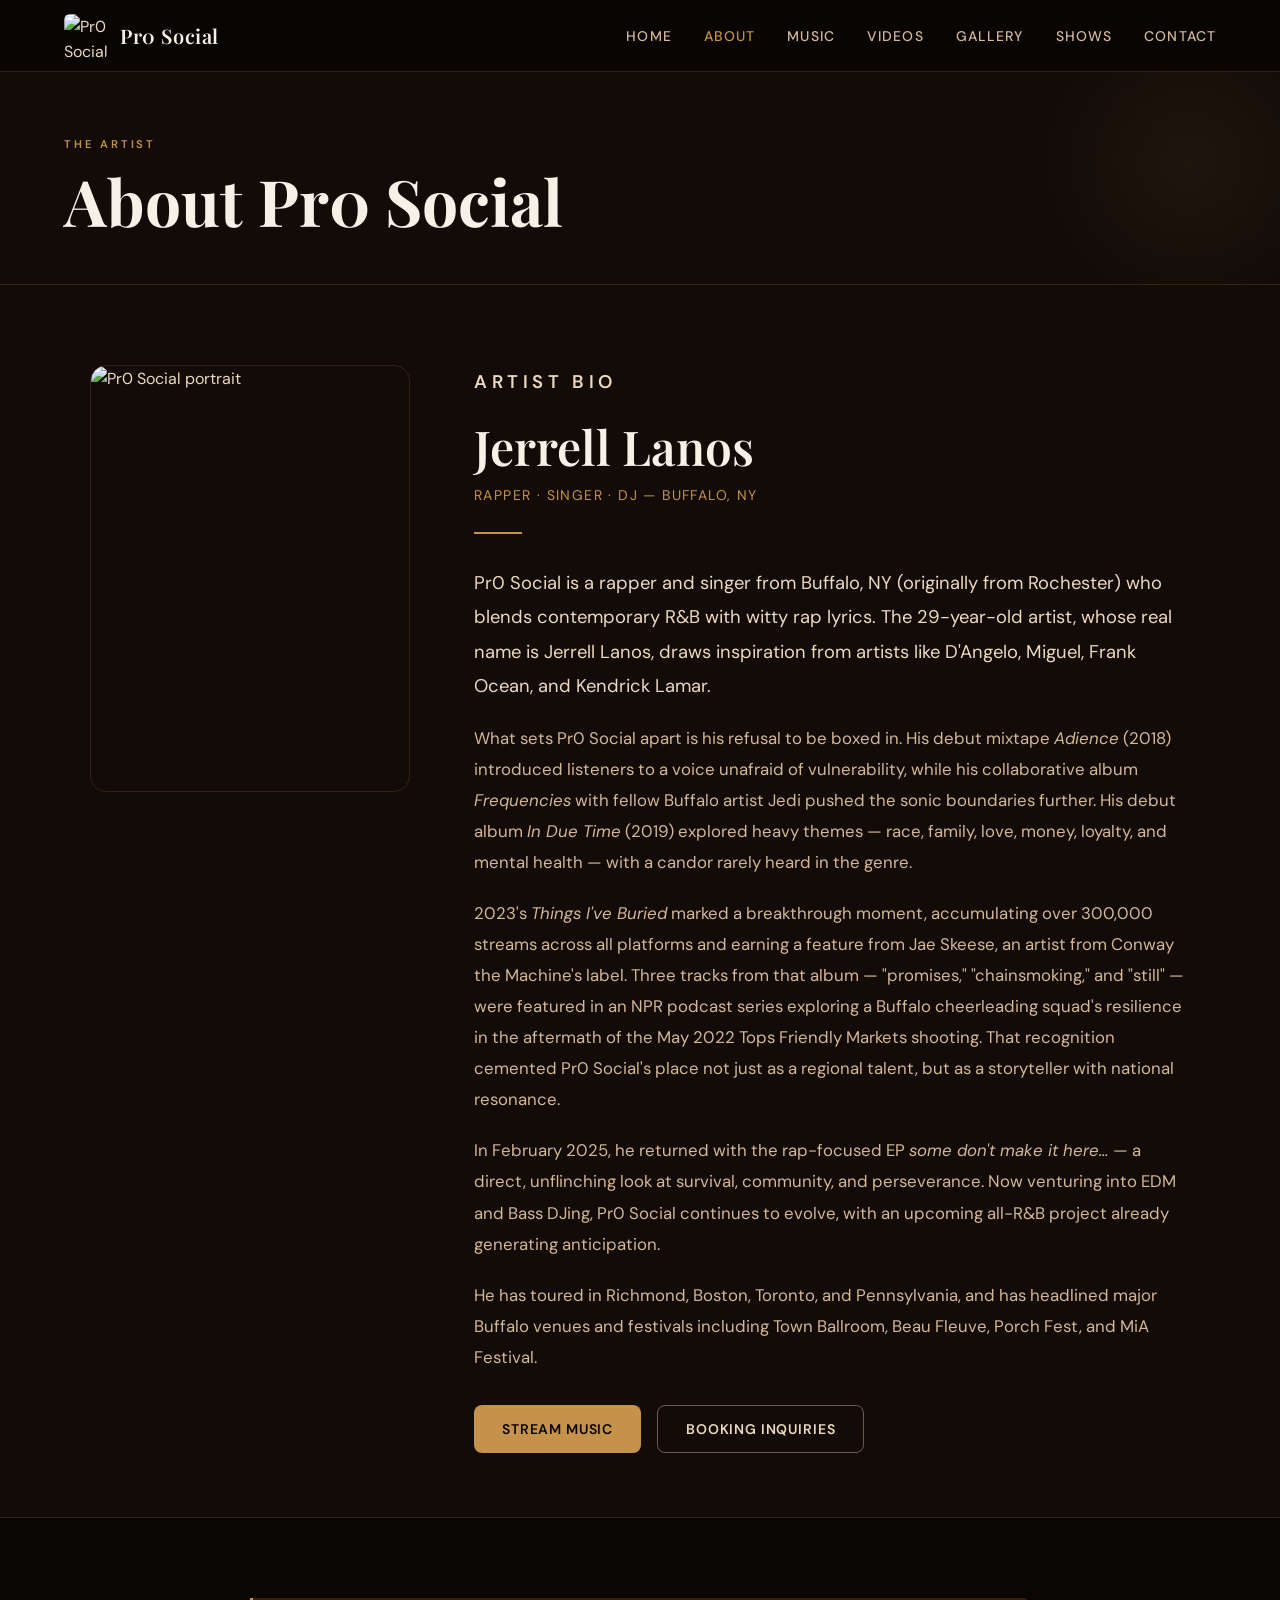
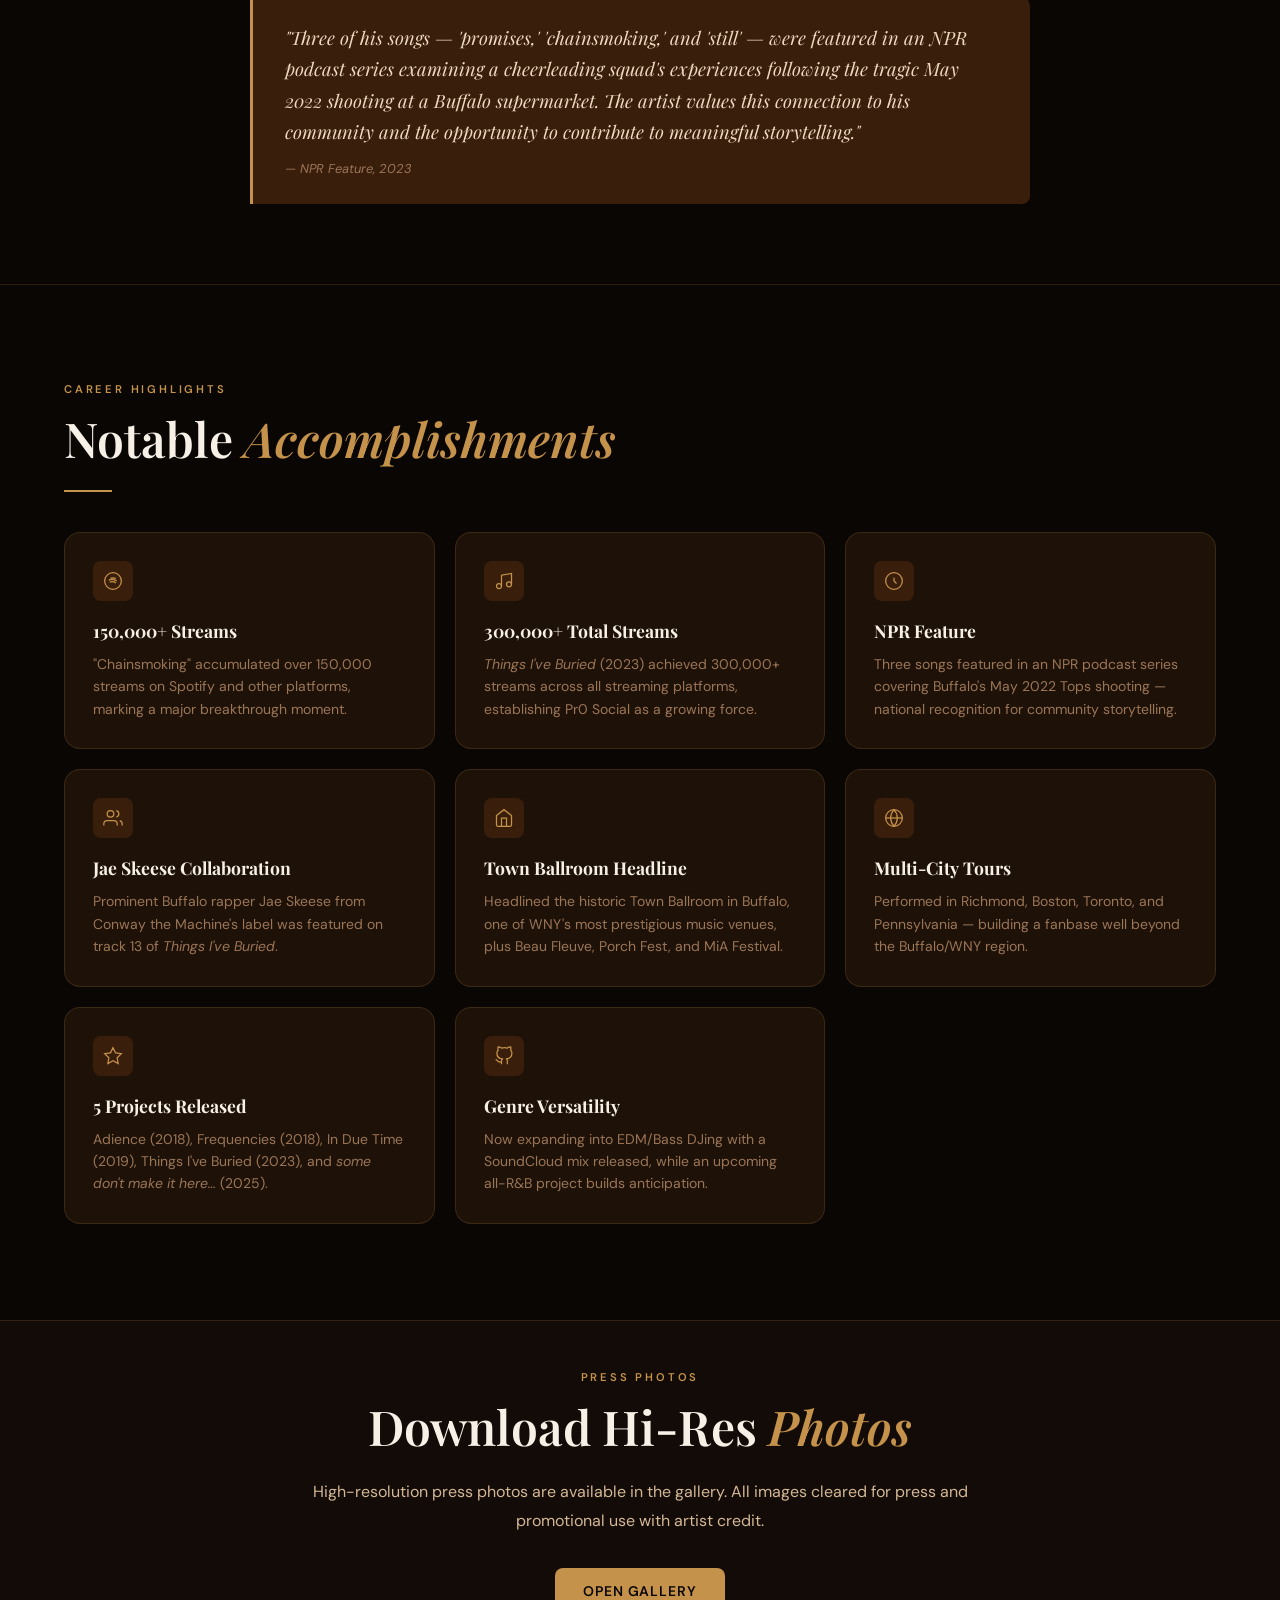
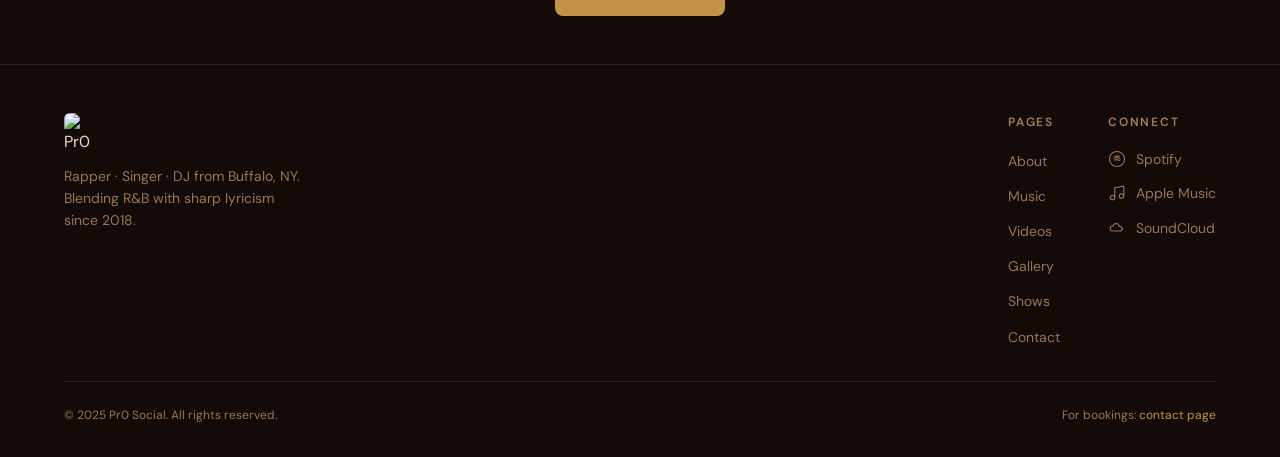
==== about.html @ 8fca99c9 "Initial release: Pr0 Social EPK website 7-page static site with hero slideshow, gallery, video embed" ====
<!DOCTYPE html>
<html lang="en">
<head>
  <meta charset="UTF-8" />
  <meta name="viewport" content="width=device-width, initial-scale=1.0" />
  <title>About | Pr0 Social EPK</title>
  <meta name="description" content="The story of Pr0 Social — Jerrell Lanos, rapper, singer, and DJ from Buffalo, NY." />
  <link rel="stylesheet" href="css/style.css" />
  <link rel="icon" type="image/jpeg" href="https://drive.google.com/thumbnail?id=1aazWa6XKJQuO0xi4nvSaUj7w5D6fAFfH&sz=w64" />
</head>
<body>

<nav class="nav" aria-label="Main navigation">
  <a href="index.html" class="nav-logo" aria-label="Pr0 Social Home">
    <img src="https://drive.google.com/thumbnail?id=1aazWa6XKJQuO0xi4nvSaUj7w5D6fAFfH&sz=w200" alt="Pr0 Social Logo" />
    <span>Pr0 Social</span>
  </a>
  <button class="nav-hamburger" aria-label="Toggle navigation" aria-expanded="false">
    <span></span><span></span><span></span>
  </button>
  <ul class="nav-links" role="list">
    <li><a href="index.html">Home</a></li>
    <li><a href="about.html">About</a></li>
    <li><a href="music.html">Music</a></li>
    <li><a href="videos.html">Videos</a></li>
    <li><a href="gallery.html">Gallery</a></li>
    <li><a href="shows.html">Shows</a></li>
    <li><a href="contact.html">Contact</a></li>
  </ul>
</nav>

<main class="page-content">

  <!-- PAGE HERO -->
  <div class="page-hero">
    <div class="page-hero-inner">
      <p class="section-label">The Artist</p>
      <h1 class="page-hero-title">About Pr0 Social</h1>
    </div>
  </div>

  <!-- BIO -->
  <section class="section about-hero">
    <div class="about-hero-grid">
      <div class="about-portrait fade-in">
        <img src="https://drive.google.com/thumbnail?id=14PFYOBZBYQqjr8d26InfqjTfKJ4wm0J1&sz=w800" alt="Pr0 Social portrait" />
      </div>
      <div class="about-bio-text fade-in">
        <p class="section-label">Artist Bio</p>
        <h2 class="section-title" style="margin-bottom:0.5rem;">Jerrell Lanos</h2>
        <p style="font-size:0.875rem; color:var(--gold); letter-spacing:0.1em; text-transform:uppercase; margin-bottom:1.5rem;">Rapper · Singer · DJ — Buffalo, NY</p>
        <div class="divider"></div>

        <div class="about-bio-text">
          <p>
            Pr0 Social is a rapper and singer from Buffalo, NY (originally from Rochester) who blends contemporary R&B with witty rap lyrics. The 29-year-old artist, whose real name is Jerrell Lanos, draws inspiration from artists like D'Angelo, Miguel, Frank Ocean, and Kendrick Lamar.
          </p>
          <p>
            What sets Pr0 Social apart is his refusal to be boxed in. His debut mixtape <em>Adience</em> (2018) introduced listeners to a voice unafraid of vulnerability, while his collaborative album <em>Frequencies</em> with fellow Buffalo artist Jedi pushed the sonic boundaries further. His debut album <em>In Due Time</em> (2019) explored heavy themes — race, family, love, money, loyalty, and mental health — with a candor rarely heard in the genre.
          </p>
          <p>
            2023's <em>Things I've Buried</em> marked a breakthrough moment, accumulating over 300,000 streams across all platforms and earning a feature from Jae Skeese, an artist from Conway the Machine's label. Three tracks from that album — "promises," "chainsmoking," and "still" — were featured in an NPR podcast series exploring a Buffalo cheerleading squad's resilience in the aftermath of the May 2022 Tops Friendly Markets shooting. That recognition cemented Pr0 Social's place not just as a regional talent, but as a storyteller with national resonance.
          </p>
          <p>
            In February 2025, he returned with the rap-focused EP <em>some don't make it here…</em> — a direct, unflinching look at survival, community, and perseverance. Now venturing into EDM and Bass DJing, Pr0 Social continues to evolve, with an upcoming all-R&B project already generating anticipation.
          </p>
          <p>
            He has toured in Richmond, Boston, Toronto, and Pennsylvania, and has headlined major Buffalo venues and festivals including Town Ballroom, Beau Fleuve, Porch Fest, and MiA Festival.
          </p>
        </div>

        <div style="display:flex; gap:1rem; flex-wrap:wrap; margin-top:2rem;">
          <a href="music.html" class="btn btn-primary">Stream Music</a>
          <a href="contact.html" class="btn btn-outline">Booking Inquiries</a>
        </div>
      </div>
    </div>
  </section>

  <!-- NPR QUOTE -->
  <section class="section" style="background: var(--bg-deep); padding-top: 3rem; padding-bottom: 3rem;">
    <div class="section-inner" style="max-width: 780px;">
      <div class="press-quote fade-in">
        <blockquote>
          "Three of his songs — 'promises,' 'chainsmoking,' and 'still' — were featured in an NPR podcast series examining a cheerleading squad's experiences following the tragic May 2022 shooting at a Buffalo supermarket. The artist values this connection to his community and the opportunity to contribute to meaningful storytelling."
        </blockquote>
        <cite>— NPR Feature, 2023</cite>
      </div>
    </div>
  </section>

  <!-- ACCOMPLISHMENTS -->
  <section class="section accomplishments" style="border-top: 1px solid var(--border);">
    <div class="section-inner">
      <p class="section-label fade-in">Career Highlights</p>
      <h2 class="section-title fade-in">Notable <em>Accomplishments</em></h2>
      <div class="divider fade-in"></div>
      <div class="accomplishment-list">

        <div class="accomplishment-card fade-in">
          <div class="icon" aria-hidden="true">
            <svg width="20" height="20" viewBox="0 0 24 24" fill="none" stroke="currentColor" stroke-width="1.5"><circle cx="12" cy="12" r="10"/><path d="M8 13.5c2.5-1 5.5-.5 7.5 1M7 11c3-1.5 7-1 9.5 1M9 8.5c2-.5 4.5-.5 6.5 0.5"/></svg>
          </div>
          <h3>150,000+ Streams</h3>
          <p>"Chainsmoking" accumulated over 150,000 streams on Spotify and other platforms, marking a major breakthrough moment.</p>
        </div>

        <div class="accomplishment-card fade-in">
          <div class="icon" aria-hidden="true">
            <svg width="20" height="20" viewBox="0 0 24 24" fill="none" stroke="currentColor" stroke-width="1.5"><path d="M9 18V5l12-2v13"/><circle cx="6" cy="18" r="3"/><circle cx="18" cy="16" r="3"/></svg>
          </div>
          <h3>300,000+ Total Streams</h3>
          <p><em>Things I've Buried</em> (2023) achieved 300,000+ streams across all streaming platforms, establishing Pr0 Social as a growing force.</p>
        </div>

        <div class="accomplishment-card fade-in">
          <div class="icon" aria-hidden="true">
            <svg width="20" height="20" viewBox="0 0 24 24" fill="none" stroke="currentColor" stroke-width="1.5"><path d="M12 2a10 10 0 1 0 0 20A10 10 0 0 0 12 2z"/><path d="M12 8v4l3 3"/></svg>
          </div>
          <h3>NPR Feature</h3>
          <p>Three songs featured in an NPR podcast series covering Buffalo's May 2022 Tops shooting — national recognition for community storytelling.</p>
        </div>

        <div class="accomplishment-card fade-in">
          <div class="icon" aria-hidden="true">
            <svg width="20" height="20" viewBox="0 0 24 24" fill="none" stroke="currentColor" stroke-width="1.5"><path d="M17 21v-2a4 4 0 0 0-4-4H5a4 4 0 0 0-4 4v2"/><circle cx="9" cy="7" r="4"/><path d="M23 21v-2a4 4 0 0 0-3-3.87"/><path d="M16 3.13a4 4 0 0 1 0 7.75"/></svg>
          </div>
          <h3>Jae Skeese Collaboration</h3>
          <p>Prominent Buffalo rapper Jae Skeese from Conway the Machine's label was featured on track 13 of <em>Things I've Buried</em>.</p>
        </div>

        <div class="accomplishment-card fade-in">
          <div class="icon" aria-hidden="true">
            <svg width="20" height="20" viewBox="0 0 24 24" fill="none" stroke="currentColor" stroke-width="1.5"><path d="M3 9l9-7 9 7v11a2 2 0 0 1-2 2H5a2 2 0 0 1-2-2z"/><polyline points="9,22 9,12 15,12 15,22"/></svg>
          </div>
          <h3>Town Ballroom Headline</h3>
          <p>Headlined the historic Town Ballroom in Buffalo, one of WNY's most prestigious music venues, plus Beau Fleuve, Porch Fest, and MiA Festival.</p>
        </div>

        <div class="accomplishment-card fade-in">
          <div class="icon" aria-hidden="true">
            <svg width="20" height="20" viewBox="0 0 24 24" fill="none" stroke="currentColor" stroke-width="1.5"><circle cx="12" cy="12" r="10"/><line x1="2" y1="12" x2="22" y2="12"/><path d="M12 2a15.3 15.3 0 0 1 4 10 15.3 15.3 0 0 1-4 10 15.3 15.3 0 0 1-4-10 15.3 15.3 0 0 1 4-10z"/></svg>
          </div>
          <h3>Multi-City Tours</h3>
          <p>Performed in Richmond, Boston, Toronto, and Pennsylvania — building a fanbase well beyond the Buffalo/WNY region.</p>
        </div>

        <div class="accomplishment-card fade-in">
          <div class="icon" aria-hidden="true">
            <svg width="20" height="20" viewBox="0 0 24 24" fill="none" stroke="currentColor" stroke-width="1.5"><polygon points="12,2 15.09,8.26 22,9.27 17,14.14 18.18,21.02 12,17.77 5.82,21.02 7,14.14 2,9.27 8.91,8.26"/></svg>
          </div>
          <h3>5 Projects Released</h3>
          <p>Adience (2018), Frequencies (2018), In Due Time (2019), Things I've Buried (2023), and <em>some don't make it here…</em> (2025).</p>
        </div>

        <div class="accomplishment-card fade-in">
          <div class="icon" aria-hidden="true">
            <svg width="20" height="20" viewBox="0 0 24 24" fill="none" stroke="currentColor" stroke-width="1.5"><path d="M9 19c-5 1.5-5-2.5-7-3m14 6v-3.87a3.37 3.37 0 0 0-.94-2.61c3.14-.35 6.44-1.54 6.44-7A5.44 5.44 0 0 0 20 4.77 5.07 5.07 0 0 0 19.91 1S18.73.65 16 2.48a13.38 13.38 0 0 0-7 0C6.27.65 5.09 1 5.09 1A5.07 5.07 0 0 0 5 4.77a5.44 5.44 0 0 0-1.5 3.78c0 5.42 3.3 6.61 6.44 7A3.37 3.37 0 0 0 9 18.13V22"/></svg>
          </div>
          <h3>Genre Versatility</h3>
          <p>Now expanding into EDM/Bass DJing with a SoundCloud mix released, while an upcoming all-R&B project builds anticipation.</p>
        </div>

      </div>
    </div>
  </section>

  <!-- GALLERY TEASE -->
  <section class="section" style="background: var(--bg-dark); border-top: 1px solid var(--border); padding:3rem 5%;">
    <div class="section-inner text-center" style="max-width:700px;">
      <p class="section-label fade-in">Press Photos</p>
      <h2 class="section-title fade-in">Download Hi-Res <em>Photos</em></h2>
      <p class="section-body fade-in" style="margin: 0 auto 2rem;">High-resolution press photos are available in the gallery. All images cleared for press and promotional use with artist credit.</p>
      <a href="gallery.html" class="btn btn-primary fade-in">Open Gallery</a>
    </div>
  </section>

</main>

<footer class="footer">
  <div class="footer-inner">
    <div class="footer-brand">
      <img src="https://drive.google.com/thumbnail?id=1aazWa6XKJQuO0xi4nvSaUj7w5D6fAFfH&sz=w200" alt="Pr0 Social Logo" />
      <p>Rapper · Singer · DJ from Buffalo, NY. Blending R&B with sharp lyricism since 2018.</p>
    </div>
    <div class="footer-links">
      <h4>Pages</h4>
      <ul>
        <li><a href="about.html">About</a></li>
        <li><a href="music.html">Music</a></li>
        <li><a href="videos.html">Videos</a></li>
        <li><a href="gallery.html">Gallery</a></li>
        <li><a href="shows.html">Shows</a></li>
        <li><a href="contact.html">Contact</a></li>
      </ul>
    </div>
    <div class="footer-social">
      <h4>Connect</h4>
      <a href="music.html" class="social-link">
        <svg viewBox="0 0 24 24" fill="none" stroke="currentColor" stroke-width="1.5" aria-hidden="true"><circle cx="12" cy="12" r="10"/><path d="M8 13.5c2.5-1 5.5-.5 7.5 1M7 11c3-1.5 7-1 9.5 1M9 8.5c2-.5 4.5-.5 6.5 0.5"/></svg>
        Spotify
      </a>
      <a href="music.html" class="social-link">
        <svg viewBox="0 0 24 24" fill="none" stroke="currentColor" stroke-width="1.5" aria-hidden="true"><path d="M9 18V5l12-2v13"/><circle cx="6" cy="18" r="3"/><circle cx="18" cy="16" r="3"/></svg>
        Apple Music
      </a>
      <a href="music.html" class="social-link">
        <svg viewBox="0 0 24 24" fill="none" stroke="currentColor" stroke-width="1.5" aria-hidden="true"><path d="M3 12.5C3 10.6 4.6 9 6.5 9c.2 0 .4 0 .6.1C7.5 7.3 9.1 6 11 6c2.2 0 4 1.8 4 4h1c1.7 0 3 1.3 3 3s-1.3 3-3 3H5.5C4.1 16 3 14.9 3 13.5Z"/></svg>
        SoundCloud
      </a>
    </div>
  </div>
  <div class="footer-bottom">
    <span>&copy; 2025 Pr0 Social. All rights reserved.</span>
    <span>For bookings: <a href="contact.html" style="color: var(--gold);">contact page</a></span>
  </div>
</footer>

<script src="js/main.js"></script>
</body>
</html>
---- css/style.css ----
/* === FONTS === */
@import url('https://fonts.googleapis.com/css2?family=Playfair+Display:ital,wght@0,400;0,600;0,700;1,400&family=DM+Sans:wght@300;400;500;600&display=swap');

/* === TOKENS === */
:root {
  --bg-deep:     #090604;
  --bg-dark:     #120B07;
  --bg-card:     #1E1208;
  --brown-1:     #3A1E0C;
  --brown-2:     #6B3B1E;
  --brown-3:     #9A6040;
  --gold:        #C4924A;
  --gold-light:  #D9AE6E;
  --beige-muted: #A87D5A;
  --beige-light: #D4B896;
  --beige-bright:#EDD9C0;
  --cream:       #F7F0E6;
  --text-primary:#EDD9C0;
  --text-secondary:#9B7557;
  --border:      rgba(196, 146, 74, 0.18);
  --border-hover:rgba(196, 146, 74, 0.45);
  --radius:      8px;
  --radius-lg:   16px;
  --nav-height:  72px;
  --transition:  0.3s ease;
}

/* === RESET === */
*, *::before, *::after { box-sizing: border-box; margin: 0; padding: 0; }
html { scroll-behavior: smooth; }
body {
  font-family: 'DM Sans', sans-serif;
  background: var(--bg-deep);
  color: var(--text-primary);
  line-height: 1.6;
  font-size: 16px;
  overflow-x: hidden;
}
img { display: block; max-width: 100%; }
a { color: inherit; text-decoration: none; }
button { cursor: pointer; border: none; background: none; font-family: inherit; }

/* === SCROLLBAR === */
::-webkit-scrollbar { width: 6px; }
::-webkit-scrollbar-track { background: var(--bg-dark); }
::-webkit-scrollbar-thumb { background: var(--brown-2); border-radius: 3px; }

/* === NAVIGATION === */
.nav {
  position: fixed;
  top: 0; left: 0; right: 0;
  z-index: 1000;
  height: var(--nav-height);
  display: flex;
  align-items: center;
  justify-content: space-between;
  padding: 0 5%;
  background: rgba(9, 6, 4, 0.85);
  backdrop-filter: blur(16px);
  -webkit-backdrop-filter: blur(16px);
  border-bottom: 1px solid var(--border);
  transition: background var(--transition);
}
.nav.scrolled { background: rgba(9, 6, 4, 0.97); }
.nav-logo {
  display: flex;
  align-items: center;
  gap: 12px;
}
.nav-logo img {
  height: 44px;
  width: 44px;
  object-fit: contain;
  border-radius: 6px;
}
.nav-logo span {
  font-family: 'Playfair Display', serif;
  font-size: 1.25rem;
  font-weight: 600;
  color: var(--cream);
  letter-spacing: 0.03em;
}
.nav-links {
  display: flex;
  align-items: center;
  gap: 2rem;
  list-style: none;
}
.nav-links a {
  font-size: 0.875rem;
  font-weight: 500;
  letter-spacing: 0.08em;
  text-transform: uppercase;
  color: var(--beige-light);
  transition: color var(--transition);
}
.nav-links a:hover,
.nav-links a.active { color: var(--gold); }
.nav-hamburger {
  display: none;
  flex-direction: column;
  gap: 5px;
  padding: 8px;
}
.nav-hamburger span {
  display: block;
  width: 24px;
  height: 2px;
  background: var(--beige-light);
  border-radius: 2px;
  transition: all var(--transition);
}
.nav-hamburger.open span:nth-child(1) { transform: translateY(7px) rotate(45deg); }
.nav-hamburger.open span:nth-child(2) { opacity: 0; }
.nav-hamburger.open span:nth-child(3) { transform: translateY(-7px) rotate(-45deg); }

/* Mobile Nav */
@media (max-width: 768px) {
  .nav-hamburger { display: flex; }
  .nav-links {
    position: fixed;
    top: var(--nav-height);
    left: 0; right: 0;
    background: rgba(9, 6, 4, 0.98);
    backdrop-filter: blur(16px);
    flex-direction: column;
    padding: 2rem 5%;
    gap: 1.5rem;
    transform: translateY(-110%);
    transition: transform 0.35s cubic-bezier(0.4, 0, 0.2, 1);
    border-bottom: 1px solid var(--border);
  }
  .nav-links.open { transform: translateY(0); }
  .nav-links a { font-size: 1rem; }
}

/* === PAGE WRAPPER === */
.page-content { padding-top: var(--nav-height); }

/* === HERO SLIDESHOW === */
.hero {
  position: relative;
  height: 100vh;
  min-height: 600px;
  overflow: hidden;
}
.hero-slides {
  position: relative;
  width: 100%;
  height: 100%;
}
.hero-slide {
  position: absolute;
  inset: 0;
  opacity: 0;
  transition: opacity 1.2s ease;
}
.hero-slide.active { opacity: 1; }
.hero-slide img {
  width: 100%;
  height: 100%;
  object-fit: cover;
  object-position: center top;
}
.hero-overlay {
  position: absolute;
  inset: 0;
  background: linear-gradient(
    to bottom,
    rgba(9, 6, 4, 0.35) 0%,
    rgba(9, 6, 4, 0.2) 40%,
    rgba(9, 6, 4, 0.75) 100%
  );
}
.hero-content {
  position: absolute;
  bottom: 12%;
  left: 5%;
  right: 5%;
}
.hero-label {
  display: inline-block;
  font-size: 0.75rem;
  font-weight: 600;
  letter-spacing: 0.2em;
  text-transform: uppercase;
  color: var(--gold);
  margin-bottom: 1rem;
  border: 1px solid var(--gold);
  padding: 4px 12px;
  border-radius: 2px;
}
.hero-name {
  font-family: 'Playfair Display', serif;
  font-size: clamp(3.5rem, 9vw, 8rem);
  font-weight: 700;
  line-height: 0.95;
  color: var(--cream);
  letter-spacing: -0.02em;
  margin-bottom: 1.5rem;
}
.hero-tagline {
  font-size: clamp(1rem, 2.5vw, 1.25rem);
  font-weight: 300;
  color: var(--beige-bright);
  max-width: 500px;
  margin-bottom: 2.5rem;
  letter-spacing: 0.03em;
}
.hero-ctas {
  display: flex;
  gap: 1rem;
  flex-wrap: wrap;
}
.hero-dots {
  position: absolute;
  bottom: 5%;
  left: 50%;
  transform: translateX(-50%);
  display: flex;
  gap: 8px;
}
.hero-dot {
  width: 6px;
  height: 6px;
  border-radius: 50%;
  background: rgba(237, 217, 192, 0.35);
  transition: all var(--transition);
}
.hero-dot.active {
  background: var(--gold);
  width: 20px;
  border-radius: 3px;
}

/* === BUTTONS === */
.btn {
  display: inline-flex;
  align-items: center;
  gap: 8px;
  padding: 0.75rem 1.75rem;
  border-radius: var(--radius);
  font-size: 0.875rem;
  font-weight: 600;
  letter-spacing: 0.06em;
  text-transform: uppercase;
  transition: all var(--transition);
  min-height: 48px;
}
.btn-primary {
  background: var(--gold);
  color: var(--bg-deep);
}
.btn-primary:hover { background: var(--gold-light); transform: translateY(-2px); box-shadow: 0 8px 24px rgba(196, 146, 74, 0.35); }
.btn-outline {
  background: transparent;
  color: var(--beige-bright);
  border: 1px solid rgba(237, 217, 192, 0.4);
}
.btn-outline:hover { border-color: var(--beige-bright); color: var(--cream); transform: translateY(-2px); }

/* === SECTION === */
.section {
  padding: 6rem 5%;
}
.section-inner {
  max-width: 1200px;
  margin: 0 auto;
}
.section-label {
  font-size: 0.7rem;
  font-weight: 600;
  letter-spacing: 0.25em;
  text-transform: uppercase;
  color: var(--gold);
  margin-bottom: 0.75rem;
}
.section-title {
  font-family: 'Playfair Display', serif;
  font-size: clamp(2rem, 4vw, 3rem);
  font-weight: 600;
  line-height: 1.15;
  color: var(--cream);
  margin-bottom: 1.5rem;
}
.section-title em { font-style: italic; color: var(--gold); }
.section-body {
  font-size: 1rem;
  color: var(--beige-light);
  line-height: 1.8;
  max-width: 680px;
}
.divider {
  width: 48px;
  height: 2px;
  background: var(--gold);
  margin: 1.25rem 0 2rem;
}

/* === FEATURED SECTION (HOME) === */
.home-intro {
  background: var(--bg-dark);
  border-top: 1px solid var(--border);
  border-bottom: 1px solid var(--border);
}
.home-intro-grid {
  display: grid;
  grid-template-columns: 1fr 1fr;
  gap: 4rem;
  align-items: center;
}
.home-intro-image {
  position: relative;
  border-radius: var(--radius-lg);
  overflow: hidden;
  aspect-ratio: 4/5;
}
.home-intro-image img {
  width: 100%;
  height: 100%;
  object-fit: cover;
}
.home-intro-image::after {
  content: '';
  position: absolute;
  inset: 0;
  border: 1px solid var(--border);
  border-radius: var(--radius-lg);
  pointer-events: none;
}
.home-intro-text .stats {
  display: flex;
  gap: 2.5rem;
  margin-top: 2.5rem;
  padding-top: 2.5rem;
  border-top: 1px solid var(--border);
}
.stat-number {
  font-family: 'Playfair Display', serif;
  font-size: 1.75rem;
  font-weight: 700;
  color: var(--gold);
  line-height: 1;
}
.stat-label {
  font-size: 0.75rem;
  color: var(--text-secondary);
  text-transform: uppercase;
  letter-spacing: 0.1em;
  margin-top: 4px;
}

/* === LATEST VIDEO (HOME) === */
.latest-video-embed {
  position: relative;
  padding-bottom: 56.25%;
  height: 0;
  overflow: hidden;
  border-radius: var(--radius-lg);
  border: 1px solid var(--border);
}
.latest-video-embed iframe {
  position: absolute;
  top: 0; left: 0;
  width: 100%;
  height: 100%;
  border: none;
}

/* === MUSIC STREAMING (HOME PREVIEW) === */
.streaming-cards {
  display: flex;
  gap: 1rem;
  flex-wrap: wrap;
  margin-top: 2rem;
}
.streaming-card {
  display: flex;
  align-items: center;
  gap: 12px;
  padding: 1rem 1.5rem;
  background: var(--bg-card);
  border: 1px solid var(--border);
  border-radius: var(--radius);
  transition: all var(--transition);
  min-width: 180px;
}
.streaming-card:hover {
  border-color: var(--gold);
  background: var(--brown-1);
  transform: translateY(-3px);
}
.streaming-card svg { width: 24px; height: 24px; flex-shrink: 0; }
.streaming-card span { font-size: 0.9rem; font-weight: 500; color: var(--beige-bright); }

/* === GALLERY GRID === */
.gallery-grid {
  display: grid;
  grid-template-columns: repeat(auto-fill, minmax(280px, 1fr));
  gap: 1rem;
}
.gallery-item {
  position: relative;
  overflow: hidden;
  border-radius: var(--radius);
  aspect-ratio: 3/4;
  cursor: pointer;
  border: 1px solid var(--border);
}
.gallery-item img {
  width: 100%;
  height: 100%;
  object-fit: cover;
  transition: transform 0.5s ease;
}
.gallery-item:hover img { transform: scale(1.06); }
.gallery-item-overlay {
  position: absolute;
  inset: 0;
  background: rgba(9, 6, 4, 0.5);
  opacity: 0;
  display: flex;
  align-items: center;
  justify-content: center;
  transition: opacity var(--transition);
}
.gallery-item:hover .gallery-item-overlay { opacity: 1; }
.gallery-item-overlay svg { color: var(--cream); width: 32px; height: 32px; }

/* === LIGHTBOX === */
.lightbox {
  display: none;
  position: fixed;
  inset: 0;
  z-index: 2000;
  background: rgba(9, 6, 4, 0.96);
  backdrop-filter: blur(12px);
  align-items: center;
  justify-content: center;
  padding: 2rem;
}
.lightbox.open { display: flex; }
.lightbox-img {
  max-width: 90vw;
  max-height: 85vh;
  object-fit: contain;
  border-radius: var(--radius);
  border: 1px solid var(--border);
}
.lightbox-close {
  position: absolute;
  top: 1.5rem; right: 1.5rem;
  color: var(--beige-light);
  font-size: 2rem;
  line-height: 1;
  transition: color var(--transition);
  width: 48px; height: 48px;
  display: flex; align-items: center; justify-content: center;
  border-radius: 50%;
  background: var(--bg-card);
}
.lightbox-close:hover { color: var(--cream); background: var(--brown-1); }
.lightbox-prev, .lightbox-next {
  position: absolute;
  top: 50%; transform: translateY(-50%);
  color: var(--beige-light);
  font-size: 1.5rem;
  width: 48px; height: 48px;
  display: flex; align-items: center; justify-content: center;
  border-radius: 50%;
  background: var(--bg-card);
  border: 1px solid var(--border);
  transition: all var(--transition);
}
.lightbox-prev { left: 1.5rem; }
.lightbox-next { right: 1.5rem; }
.lightbox-prev:hover, .lightbox-next:hover { background: var(--brown-1); border-color: var(--gold); color: var(--cream); }

/* === VIDEO GRID === */
.video-grid {
  display: grid;
  grid-template-columns: repeat(auto-fill, minmax(340px, 1fr));
  gap: 1.5rem;
}
.video-card {
  background: var(--bg-card);
  border: 1px solid var(--border);
  border-radius: var(--radius-lg);
  overflow: hidden;
  transition: border-color var(--transition), transform var(--transition);
}
.video-card:hover { border-color: var(--border-hover); transform: translateY(-4px); }
.video-embed {
  position: relative;
  padding-bottom: 56.25%;
  height: 0;
  overflow: hidden;
  background: var(--bg-dark);
}
.video-embed iframe {
  position: absolute;
  top: 0; left: 0;
  width: 100%;
  height: 100%;
  border: none;
}
.video-info {
  padding: 1rem 1.25rem 1.25rem;
}
.video-title {
  font-family: 'Playfair Display', serif;
  font-size: 1.1rem;
  font-weight: 600;
  color: var(--cream);
  margin-bottom: 4px;
}
.video-type {
  font-size: 0.75rem;
  color: var(--gold);
  text-transform: uppercase;
  letter-spacing: 0.1em;
}

/* === ABOUT PAGE === */
.about-hero {
  background: var(--bg-dark);
  padding: 5rem 5% 4rem;
  border-bottom: 1px solid var(--border);
}
.about-hero-grid {
  max-width: 1100px;
  margin: 0 auto;
  display: grid;
  grid-template-columns: 320px 1fr;
  gap: 4rem;
  align-items: start;
}
.about-portrait {
  position: sticky;
  top: calc(var(--nav-height) + 2rem);
  border-radius: var(--radius-lg);
  overflow: hidden;
  border: 1px solid var(--border);
  aspect-ratio: 3/4;
}
.about-portrait img { width: 100%; height: 100%; object-fit: cover; object-position: top; }
.about-bio-text p {
  font-size: 1.05rem;
  color: var(--beige-light);
  line-height: 1.85;
  margin-bottom: 1.25rem;
}
.about-bio-text p:first-of-type {
  font-size: 1.15rem;
  color: var(--beige-bright);
}
.accomplishments {
  background: var(--bg-deep);
}
.accomplishment-list {
  display: grid;
  grid-template-columns: repeat(auto-fill, minmax(280px, 1fr));
  gap: 1.25rem;
  margin-top: 2.5rem;
}
.accomplishment-card {
  background: var(--bg-card);
  border: 1px solid var(--border);
  border-radius: var(--radius-lg);
  padding: 1.75rem;
  transition: border-color var(--transition);
}
.accomplishment-card:hover { border-color: var(--border-hover); }
.accomplishment-card .icon {
  width: 40px; height: 40px;
  background: var(--brown-1);
  border-radius: var(--radius);
  display: flex; align-items: center; justify-content: center;
  margin-bottom: 1rem;
  color: var(--gold);
}
.accomplishment-card h3 {
  font-family: 'Playfair Display', serif;
  font-size: 1.1rem;
  color: var(--cream);
  margin-bottom: 0.5rem;
}
.accomplishment-card p {
  font-size: 0.875rem;
  color: var(--text-secondary);
  line-height: 1.6;
}

/* === MUSIC PAGE === */
.music-header {
  text-align: center;
  padding: 5rem 5% 3rem;
  background: var(--bg-dark);
  border-bottom: 1px solid var(--border);
}
.streaming-section { background: var(--bg-deep); }
.streaming-grid {
  display: grid;
  grid-template-columns: repeat(auto-fill, minmax(300px, 1fr));
  gap: 1.5rem;
  margin-top: 3rem;
}
.platform-card {
  background: var(--bg-card);
  border: 1px solid var(--border);
  border-radius: var(--radius-lg);
  padding: 2rem;
  display: flex;
  flex-direction: column;
  align-items: flex-start;
  gap: 1rem;
  transition: all var(--transition);
}
.platform-card:hover { border-color: var(--gold); transform: translateY(-4px); box-shadow: 0 16px 48px rgba(196, 146, 74, 0.1); }
.platform-icon {
  width: 56px; height: 56px;
  border-radius: 12px;
  display: flex; align-items: center; justify-content: center;
}
.platform-card h3 {
  font-family: 'Playfair Display', serif;
  font-size: 1.3rem;
  color: var(--cream);
}
.platform-card p {
  font-size: 0.875rem;
  color: var(--text-secondary);
  line-height: 1.5;
  flex: 1;
}
.discography { background: var(--bg-dark); border-top: 1px solid var(--border); }
.album-grid {
  display: grid;
  grid-template-columns: repeat(auto-fill, minmax(220px, 1fr));
  gap: 1.5rem;
  margin-top: 2.5rem;
}
.album-card {
  background: var(--bg-card);
  border: 1px solid var(--border);
  border-radius: var(--radius-lg);
  overflow: hidden;
  transition: all var(--transition);
}
.album-card:hover { border-color: var(--border-hover); transform: translateY(-3px); }
.album-cover {
  aspect-ratio: 1;
  background: var(--brown-1);
  display: flex; align-items: center; justify-content: center;
  position: relative;
  overflow: hidden;
}
.album-cover-placeholder {
  font-family: 'Playfair Display', serif;
  font-size: 3rem;
  color: var(--gold);
  opacity: 0.4;
}
.album-info { padding: 1rem 1.25rem 1.25rem; }
.album-title { font-family: 'Playfair Display', serif; font-size: 1rem; font-weight: 600; color: var(--cream); }
.album-year { font-size: 0.75rem; color: var(--text-secondary); margin-top: 3px; }
.album-type { font-size: 0.7rem; color: var(--gold); text-transform: uppercase; letter-spacing: 0.1em; margin-top: 2px; }

/* === SHOWS PAGE === */
.shows-empty {
  text-align: center;
  padding: 5rem 1rem;
}
.shows-empty svg { color: var(--brown-2); margin: 0 auto 1.5rem; width: 64px; height: 64px; }
.show-list { display: flex; flex-direction: column; gap: 1rem; margin-top: 2.5rem; }
.show-card {
  background: var(--bg-card);
  border: 1px solid var(--border);
  border-radius: var(--radius);
  padding: 1.5rem 2rem;
  display: grid;
  grid-template-columns: auto 1fr auto;
  gap: 1.5rem;
  align-items: center;
  transition: border-color var(--transition);
}
.show-card:hover { border-color: var(--border-hover); }
.show-date {
  text-align: center;
  min-width: 60px;
}
.show-day { font-family: 'Playfair Display', serif; font-size: 2rem; font-weight: 700; color: var(--gold); line-height: 1; }
.show-month { font-size: 0.7rem; text-transform: uppercase; letter-spacing: 0.12em; color: var(--text-secondary); }
.show-venue { font-size: 1rem; font-weight: 600; color: var(--cream); }
.show-location { font-size: 0.875rem; color: var(--text-secondary); margin-top: 2px; }

/* === CONTACT PAGE === */
.contact-grid {
  display: grid;
  grid-template-columns: 1fr 1fr;
  gap: 4rem;
  align-items: start;
}
.contact-info p { font-size: 1rem; color: var(--beige-light); line-height: 1.8; margin-bottom: 2rem; }
.contact-method {
  display: flex;
  align-items: center;
  gap: 12px;
  padding: 1rem 0;
  border-bottom: 1px solid var(--border);
  color: var(--beige-light);
  transition: color var(--transition);
}
.contact-method:hover { color: var(--gold); }
.contact-method svg { width: 20px; height: 20px; flex-shrink: 0; color: var(--gold); }
.contact-form { background: var(--bg-card); border: 1px solid var(--border); border-radius: var(--radius-lg); padding: 2.5rem; }
.form-group { margin-bottom: 1.5rem; }
.form-group label { display: block; font-size: 0.8rem; font-weight: 600; letter-spacing: 0.1em; text-transform: uppercase; color: var(--beige-muted); margin-bottom: 8px; }
.form-group input,
.form-group select,
.form-group textarea {
  width: 100%;
  background: var(--bg-dark);
  border: 1px solid var(--border);
  border-radius: var(--radius);
  padding: 0.875rem 1rem;
  color: var(--text-primary);
  font-family: inherit;
  font-size: 0.9rem;
  transition: border-color var(--transition);
  -webkit-appearance: none;
}
.form-group input:focus,
.form-group select:focus,
.form-group textarea:focus {
  outline: none;
  border-color: var(--gold);
}
.form-group textarea { resize: vertical; min-height: 120px; line-height: 1.6; }
.form-group select { cursor: pointer; }
.form-group select option { background: var(--bg-dark); }

/* === FOOTER === */
.footer {
  background: var(--bg-dark);
  border-top: 1px solid var(--border);
  padding: 3rem 5% 2rem;
}
.footer-inner {
  max-width: 1200px;
  margin: 0 auto;
  display: grid;
  grid-template-columns: 1fr auto auto;
  gap: 3rem;
  align-items: start;
}
.footer-brand img { height: 40px; width: 40px; object-fit: contain; border-radius: 6px; margin-bottom: 12px; }
.footer-brand p { font-size: 0.875rem; color: var(--text-secondary); max-width: 240px; line-height: 1.6; }
.footer-links h4 { font-size: 0.75rem; font-weight: 600; letter-spacing: 0.15em; text-transform: uppercase; color: var(--beige-muted); margin-bottom: 1rem; }
.footer-links ul { list-style: none; display: flex; flex-direction: column; gap: 0.6rem; }
.footer-links a { font-size: 0.875rem; color: var(--text-secondary); transition: color var(--transition); }
.footer-links a:hover { color: var(--gold); }
.footer-social { display: flex; flex-direction: column; gap: 0.75rem; }
.footer-social h4 { font-size: 0.75rem; font-weight: 600; letter-spacing: 0.15em; text-transform: uppercase; color: var(--beige-muted); margin-bottom: 0.25rem; }
.social-link {
  display: flex; align-items: center; gap: 10px;
  font-size: 0.875rem; color: var(--text-secondary);
  transition: color var(--transition);
}
.social-link:hover { color: var(--gold); }
.social-link svg { width: 18px; height: 18px; }
.footer-bottom {
  max-width: 1200px;
  margin: 2rem auto 0;
  padding-top: 1.5rem;
  border-top: 1px solid var(--border);
  display: flex;
  justify-content: space-between;
  align-items: center;
  font-size: 0.75rem;
  color: var(--text-secondary);
  flex-wrap: wrap;
  gap: 0.5rem;
}

/* === PAGE HERO (INNER PAGES) === */
.page-hero {
  background: var(--bg-dark);
  padding: 4rem 5% 3rem;
  border-bottom: 1px solid var(--border);
  position: relative;
  overflow: hidden;
}
.page-hero::before {
  content: '';
  position: absolute;
  top: -60px; right: -60px;
  width: 300px; height: 300px;
  border-radius: 50%;
  background: radial-gradient(circle, rgba(196, 146, 74, 0.08) 0%, transparent 70%);
  pointer-events: none;
}
.page-hero-inner { max-width: 1200px; margin: 0 auto; }
.page-hero-title {
  font-family: 'Playfair Display', serif;
  font-size: clamp(2.5rem, 5vw, 4rem);
  font-weight: 700;
  color: var(--cream);
  line-height: 1.1;
}

/* === UTILITY === */
.text-center { text-align: center; }
.text-gold { color: var(--gold); }
.mt-1 { margin-top: 0.5rem; }
.mt-2 { margin-top: 1rem; }
.mt-3 { margin-top: 1.5rem; }
.mt-4 { margin-top: 2rem; }
.mb-4 { margin-bottom: 2rem; }

/* === PRESS QUOTE === */
.press-quote {
  background: var(--brown-1);
  border-left: 3px solid var(--gold);
  padding: 1.5rem 2rem;
  border-radius: 0 var(--radius) var(--radius) 0;
  margin: 2rem 0;
}
.press-quote blockquote {
  font-family: 'Playfair Display', serif;
  font-size: 1.15rem;
  font-style: italic;
  color: var(--beige-bright);
  line-height: 1.7;
}
.press-quote cite { display: block; font-size: 0.8rem; color: var(--text-secondary); margin-top: 0.75rem; }

/* === RESPONSIVE === */
@media (max-width: 900px) {
  .home-intro-grid { grid-template-columns: 1fr; }
  .home-intro-image { max-width: 420px; margin: 0 auto; }
  .about-hero-grid { grid-template-columns: 1fr; }
  .about-portrait { position: static; max-width: 280px; }
  .contact-grid { grid-template-columns: 1fr; }
  .footer-inner { grid-template-columns: 1fr 1fr; }
}
@media (max-width: 600px) {
  .hero-name { letter-spacing: -0.01em; }
  .gallery-grid { grid-template-columns: repeat(2, 1fr); gap: 0.5rem; }
  .video-grid { grid-template-columns: 1fr; }
  .footer-inner { grid-template-columns: 1fr; gap: 2rem; }
  .show-card { grid-template-columns: auto 1fr; }
  .show-card .btn { display: none; }
  .section { padding: 4rem 5%; }
  .streaming-grid { grid-template-columns: 1fr; }
}

/* === FADE IN ANIMATION === */
.fade-in {
  opacity: 0;
  transform: translateY(24px);
  transition: opacity 0.7s ease, transform 0.7s ease;
}
.fade-in.visible { opacity: 1; transform: translateY(0); }
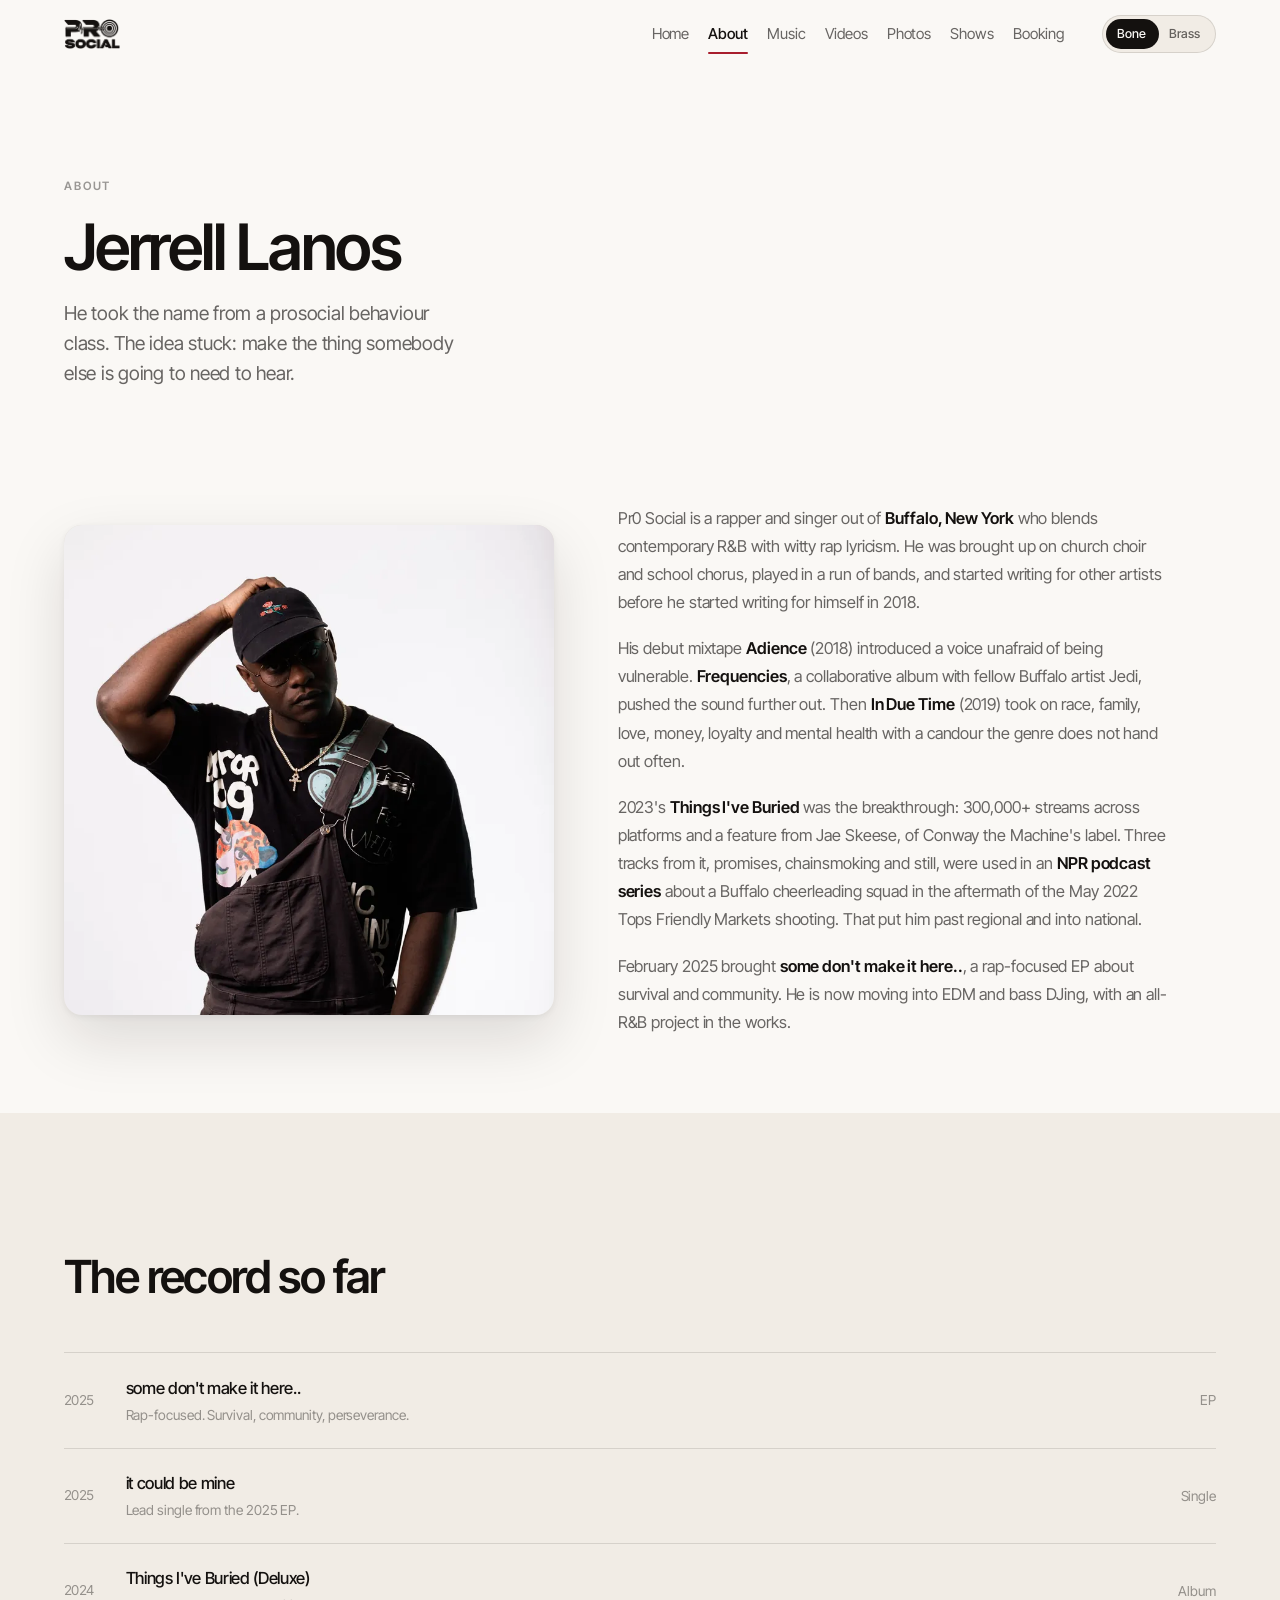
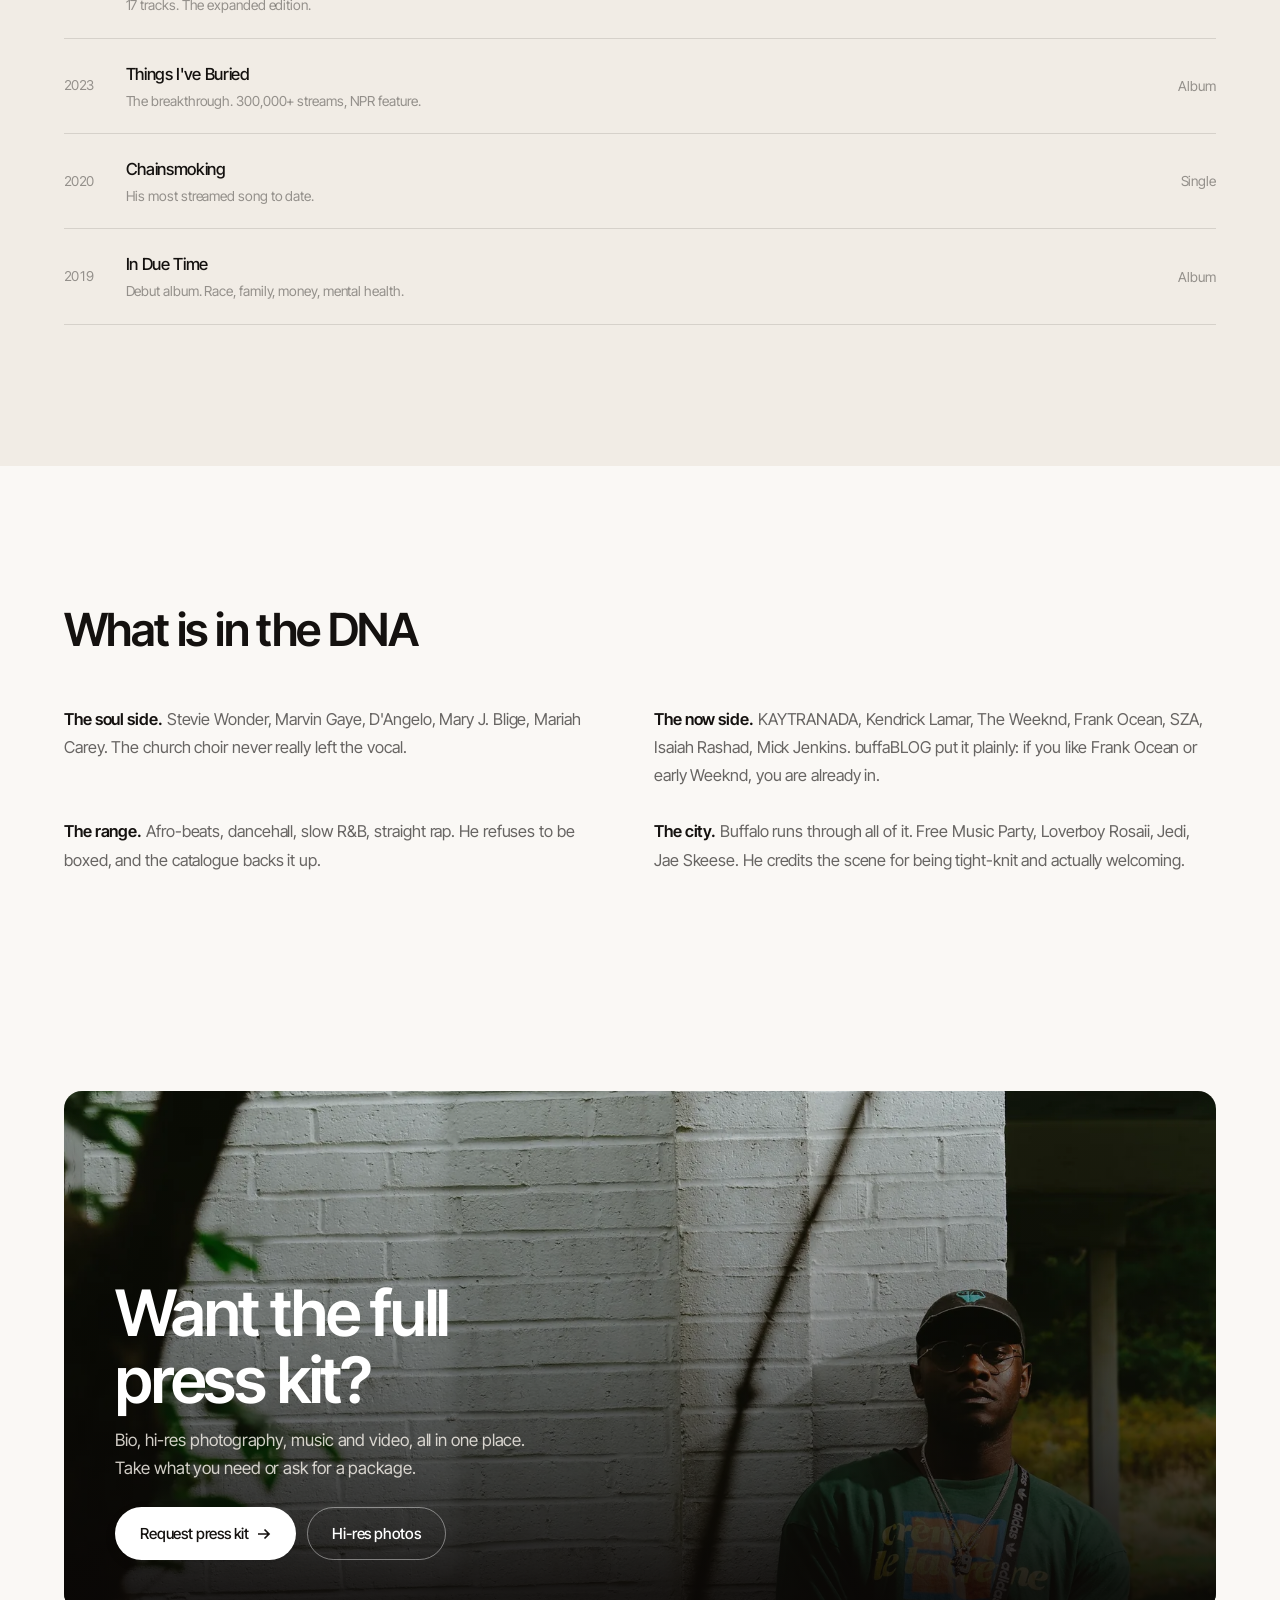
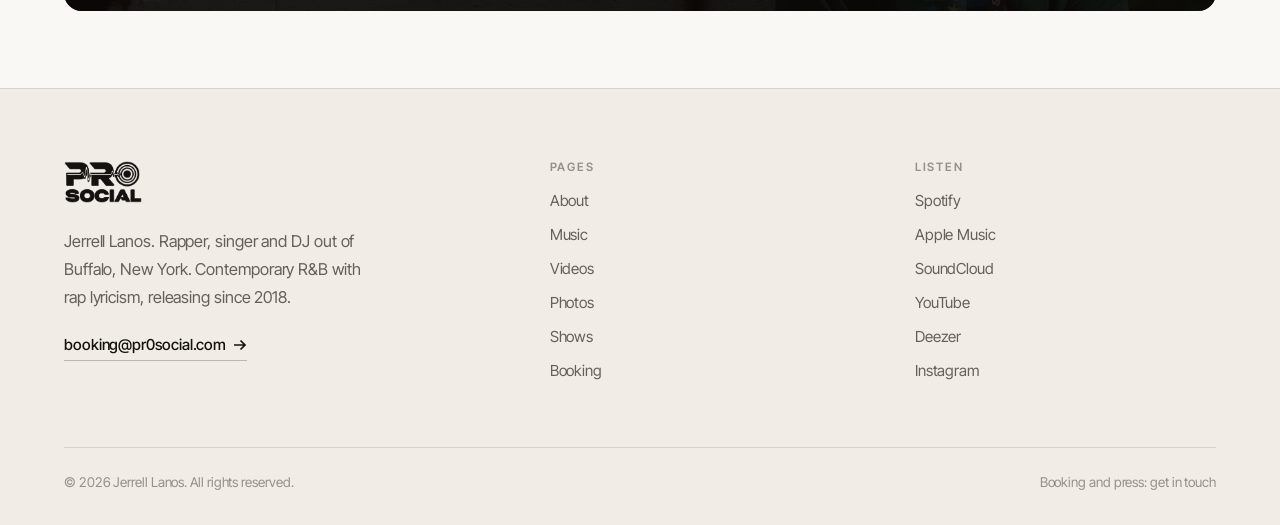
==== commit 3f3a3ac8: "Rebuild the EPK: new design system, real catalogue, two themes Redesign of all seven pages on a fres" ====
--- a/about.html
+++ b/about.html
@@ -1,221 +1,142 @@
 <!DOCTYPE html>
 <html lang="en">
 <head>
-  <meta charset="UTF-8" />
-  <meta name="viewport" content="width=device-width, initial-scale=1.0" />
-  <title>About | Pr0 Social EPK</title>
-  <meta name="description" content="The story of Pr0 Social — Jerrell Lanos, rapper, singer, and DJ from Buffalo, NY." />
-  <link rel="stylesheet" href="css/style.css" />
-  <link rel="icon" type="image/jpeg" href="https://drive.google.com/thumbnail?id=1aazWa6XKJQuO0xi4nvSaUj7w5D6fAFfH&sz=w64" />
+<meta charset="utf-8">
+<meta name="viewport" content="width=device-width, initial-scale=1">
+<title>About | Pr0 Social</title>
+<meta name="description" content="The story behind Pr0 Social: Buffalo roots, six projects since 2018, an NPR feature and a refusal to be boxed in.">
+<link rel="canonical" href="https://klientohq.github.io/Jerrell_Website/about.html">
+<meta property="og:type" content="website">
+<meta property="og:site_name" content="Pr0 Social">
+<meta property="og:title" content="About | Pr0 Social">
+<meta property="og:description" content="The story behind Pr0 Social: Buffalo roots, six projects since 2018, an NPR feature and a refusal to be boxed in.">
+<meta property="og:url" content="https://klientohq.github.io/Jerrell_Website/about.html">
+<meta property="og:image" content="https://klientohq.github.io/Jerrell_Website/assets/opt/photo-13-1600.jpg">
+<meta name="twitter:card" content="summary_large_image">
+<meta name="theme-color" content="#faf8f5" media="(prefers-color-scheme: light)">
+<link rel="icon" href="assets/opt/logo-400.jpg">
+<link rel="apple-touch-icon" href="assets/opt/logo-400.jpg">
+<link rel="preconnect" href="https://fonts.googleapis.com">
+<link rel="preconnect" href="https://fonts.gstatic.com" crossorigin>
+<link rel="stylesheet" href="https://fonts.googleapis.com/css2?family=Inter+Tight:wght@400;500;600;700&display=swap">
+<link rel="stylesheet" href="css/style.css">
+<script>(function(){document.documentElement.classList.add("js");try{var t=localStorage.getItem("pr0-theme");if(t==="brass")document.documentElement.setAttribute("data-theme","brass");}catch(e){}})();</script>
 </head>
 <body>
-
-<nav class="nav" aria-label="Main navigation">
-  <a href="index.html" class="nav-logo" aria-label="Pr0 Social Home">
-    <img src="https://drive.google.com/thumbnail?id=1aazWa6XKJQuO0xi4nvSaUj7w5D6fAFfH&sz=w200" alt="Pr0 Social Logo" />
-    <span>Pr0 Social</span>
-  </a>
-  <button class="nav-hamburger" aria-label="Toggle navigation" aria-expanded="false">
-    <span></span><span></span><span></span>
-  </button>
-  <ul class="nav-links" role="list">
-    <li><a href="index.html">Home</a></li>
-    <li><a href="about.html">About</a></li>
-    <li><a href="music.html">Music</a></li>
-    <li><a href="videos.html">Videos</a></li>
-    <li><a href="gallery.html">Gallery</a></li>
-    <li><a href="shows.html">Shows</a></li>
-    <li><a href="contact.html">Contact</a></li>
-  </ul>
-</nav>
-
-<main class="page-content">
-
-  <!-- PAGE HERO -->
-  <div class="page-hero">
-    <div class="page-hero-inner">
-      <p class="section-label">The Artist</p>
-      <h1 class="page-hero-title">About Pr0 Social</h1>
+<a class="skip" href="#main">Skip to content</a>
+<header class="header">
+  <div class="wrap header__in">
+    <a class="brand" href="index.html" aria-label="Pr0 Social, home">
+      <img class="brand__dark" src="assets/opt/logomark-dark.png" alt="Pr0 Social" width="56" height="30">
+      <img class="brand__light" src="assets/opt/logomark-light.png" alt="Pr0 Social" width="56" height="30">
+    </a>
+    <nav class="nav" aria-label="Main"><a href="index.html">Home</a><a href="about.html" aria-current="page">About</a><a href="music.html">Music</a><a href="videos.html">Videos</a><a href="gallery.html">Photos</a><a href="shows.html">Shows</a><a href="contact.html">Booking</a></nav>
+    <div class="hactions">
+      <div class="tsw" role="group" aria-label="Colour theme">
+        <span class="tsw__thumb" aria-hidden="true"></span>
+        <button type="button" data-mode="bone" aria-pressed="true">Bone</button>
+        <button type="button" data-mode="brass" aria-pressed="false">Brass</button>
+      </div>
+      <button class="navtoggle" type="button" aria-label="Menu" aria-expanded="false" aria-controls="nav"><span></span></button>
     </div>
   </div>
+</header>
+<main id="main">
 
-  <!-- BIO -->
-  <section class="section about-hero">
-    <div class="about-hero-grid">
-      <div class="about-portrait fade-in">
-        <img src="https://drive.google.com/thumbnail?id=14PFYOBZBYQqjr8d26InfqjTfKJ4wm0J1&sz=w800" alt="Pr0 Social portrait" />
-      </div>
-      <div class="about-bio-text fade-in">
-        <p class="section-label">Artist Bio</p>
-        <h2 class="section-title" style="margin-bottom:0.5rem;">Jerrell Lanos</h2>
-        <p style="font-size:0.875rem; color:var(--gold); letter-spacing:0.1em; text-transform:uppercase; margin-bottom:1.5rem;">Rapper · Singer · DJ — Buffalo, NY</p>
-        <div class="divider"></div>
+<section class="wrap phead">
+  <span class="eyebrow reveal">About</span>
+  <h1 class="t-display reveal" style="--d:60ms">Jerrell Lanos</h1>
+  <p class="lede reveal" style="--d:120ms">He took the name from a prosocial behaviour class. The idea stuck: make the thing somebody else is going to need to hear.</p>
+</section>
 
-        <div class="about-bio-text">
-          <p>
-            Pr0 Social is a rapper and singer from Buffalo, NY (originally from Rochester) who blends contemporary R&B with witty rap lyrics. The 29-year-old artist, whose real name is Jerrell Lanos, draws inspiration from artists like D'Angelo, Miguel, Frank Ocean, and Kendrick Lamar.
-          </p>
-          <p>
-            What sets Pr0 Social apart is his refusal to be boxed in. His debut mixtape <em>Adience</em> (2018) introduced listeners to a voice unafraid of vulnerability, while his collaborative album <em>Frequencies</em> with fellow Buffalo artist Jedi pushed the sonic boundaries further. His debut album <em>In Due Time</em> (2019) explored heavy themes — race, family, love, money, loyalty, and mental health — with a candor rarely heard in the genre.
-          </p>
-          <p>
-            2023's <em>Things I've Buried</em> marked a breakthrough moment, accumulating over 300,000 streams across all platforms and earning a feature from Jae Skeese, an artist from Conway the Machine's label. Three tracks from that album — "promises," "chainsmoking," and "still" — were featured in an NPR podcast series exploring a Buffalo cheerleading squad's resilience in the aftermath of the May 2022 Tops Friendly Markets shooting. That recognition cemented Pr0 Social's place not just as a regional talent, but as a storyteller with national resonance.
-          </p>
-          <p>
-            In February 2025, he returned with the rap-focused EP <em>some don't make it here…</em> — a direct, unflinching look at survival, community, and perseverance. Now venturing into EDM and Bass DJing, Pr0 Social continues to evolve, with an upcoming all-R&B project already generating anticipation.
-          </p>
-          <p>
-            He has toured in Richmond, Boston, Toronto, and Pennsylvania, and has headlined major Buffalo venues and festivals including Town Ballroom, Beau Fleuve, Porch Fest, and MiA Festival.
-          </p>
-        </div>
-
-        <div style="display:flex; gap:1rem; flex-wrap:wrap; margin-top:2rem;">
-          <a href="music.html" class="btn btn-primary">Stream Music</a>
-          <a href="contact.html" class="btn btn-outline">Booking Inquiries</a>
-        </div>
+<section class="section section--tight">
+  <div class="wrap">
+    <div class="feature">
+      <div class="feature__media reveal"><picture><source type="image/webp" srcset="assets/opt/photo-13-400.webp 400w, assets/opt/photo-13-800.webp 800w, assets/opt/photo-13-1600.webp 1600w" sizes="(max-width:840px) 92vw, 40vw"><img src="assets/opt/photo-13-1600.jpg" srcset="assets/opt/photo-13-400.jpg 400w, assets/opt/photo-13-800.jpg 800w, assets/opt/photo-13-1600.jpg 1600w" sizes="(max-width:840px) 92vw, 40vw" alt="Pr0 Social in the studio" class="" loading="lazy" decoding="async"></picture></div>
+      <div class="feature__body reveal" style="--d:80ms">
+        <p class="copy">Pr0 Social is a rapper and singer out of <strong>Buffalo, New York</strong> who blends contemporary R&amp;B with witty rap lyricism. He was brought up on church choir and school chorus, played in a run of bands, and started writing for other artists before he started writing for himself in 2018.</p>
+        <p class="copy">His debut mixtape <strong>Adience</strong> (2018) introduced a voice unafraid of being vulnerable. <strong>Frequencies</strong>, a collaborative album with fellow Buffalo artist Jedi, pushed the sound further out. Then <strong>In Due Time</strong> (2019) took on race, family, love, money, loyalty and mental health with a candour the genre does not hand out often.</p>
+        <p class="copy">2023's <strong>Things I've Buried</strong> was the breakthrough: 300,000+ streams across platforms and a feature from Jae Skeese, of Conway the Machine's label. Three tracks from it, promises, chainsmoking and still, were used in an <strong>NPR podcast series</strong> about a Buffalo cheerleading squad in the aftermath of the May 2022 Tops Friendly Markets shooting. That put him past regional and into national.</p>
+        <p class="copy">February 2025 brought <strong>some don't make it here..</strong>, a rap-focused EP about survival and community. He is now moving into EDM and bass DJing, with an all-R&amp;B project in the works.</p>
       </div>
     </div>
-  </section>
+  </div>
+</section>
 
-  <!-- NPR QUOTE -->
-  <section class="section" style="background: var(--bg-deep); padding-top: 3rem; padding-bottom: 3rem;">
-    <div class="section-inner" style="max-width: 780px;">
-      <div class="press-quote fade-in">
-        <blockquote>
-          "Three of his songs — 'promises,' 'chainsmoking,' and 'still' — were featured in an NPR podcast series examining a cheerleading squad's experiences following the tragic May 2022 shooting at a Buffalo supermarket. The artist values this connection to his community and the opportunity to contribute to meaningful storytelling."
-        </blockquote>
-        <cite>— NPR Feature, 2023</cite>
+<section class="section section--alt">
+  <div class="wrap">
+    <div class="shead">
+      <h2 class="t-section">The record so far</h2>
+    </div>
+    <div class="rows reveal">
+      <div class="row"><span class="row__i num">2025</span><span><span class="row__t">some don't make it here..</span><span class="row__s">Rap-focused. Survival, community, perseverance.</span></span><span class="row__e">EP</span></div><div class="row"><span class="row__i num">2025</span><span><span class="row__t">it could be mine</span><span class="row__s">Lead single from the 2025 EP.</span></span><span class="row__e">Single</span></div><div class="row"><span class="row__i num">2024</span><span><span class="row__t">Things I've Buried (Deluxe)</span><span class="row__s">17 tracks. The expanded edition.</span></span><span class="row__e">Album</span></div><div class="row"><span class="row__i num">2023</span><span><span class="row__t">Things I've Buried</span><span class="row__s">The breakthrough. 300,000+ streams, NPR feature.</span></span><span class="row__e">Album</span></div><div class="row"><span class="row__i num">2020</span><span><span class="row__t">Chainsmoking</span><span class="row__s">His most streamed song to date.</span></span><span class="row__e">Single</span></div><div class="row"><span class="row__i num">2019</span><span><span class="row__t">In Due Time</span><span class="row__s">Debut album. Race, family, money, mental health.</span></span><span class="row__e">Album</span></div>
+    </div>
+  </div>
+</section>
+
+<section class="section">
+  <div class="wrap">
+    <div class="shead"><h2 class="t-section">What is in the DNA</h2></div>
+    <div class="grid grid--2">
+      <div class="reveal">
+        <p class="copy"><strong>The soul side.</strong> Stevie Wonder, Marvin Gaye, D'Angelo, Mary J. Blige, Mariah Carey. The church choir never really left the vocal.</p>
+      </div>
+      <div class="reveal" style="--d:80ms">
+        <p class="copy"><strong>The now side.</strong> KAYTRANADA, Kendrick Lamar, The Weeknd, Frank Ocean, SZA, Isaiah Rashad, Mick Jenkins. buffaBLOG put it plainly: if you like Frank Ocean or early Weeknd, you are already in.</p>
+      </div>
+      <div class="reveal" style="--d:160ms">
+        <p class="copy"><strong>The range.</strong> Afro-beats, dancehall, slow R&amp;B, straight rap. He refuses to be boxed, and the catalogue backs it up.</p>
+      </div>
+      <div class="reveal" style="--d:240ms">
+        <p class="copy"><strong>The city.</strong> Buffalo runs through all of it. Free Music Party, Loverboy Rosaii, Jedi, Jae Skeese. He credits the scene for being tight-knit and actually welcoming.</p>
       </div>
     </div>
-  </section>
+  </div>
+</section>
 
-  <!-- ACCOMPLISHMENTS -->
-  <section class="section accomplishments" style="border-top: 1px solid var(--border);">
-    <div class="section-inner">
-      <p class="section-label fade-in">Career Highlights</p>
-      <h2 class="section-title fade-in">Notable <em>Accomplishments</em></h2>
-      <div class="divider fade-in"></div>
-      <div class="accomplishment-list">
-
-        <div class="accomplishment-card fade-in">
-          <div class="icon" aria-hidden="true">
-            <svg width="20" height="20" viewBox="0 0 24 24" fill="none" stroke="currentColor" stroke-width="1.5"><circle cx="12" cy="12" r="10"/><path d="M8 13.5c2.5-1 5.5-.5 7.5 1M7 11c3-1.5 7-1 9.5 1M9 8.5c2-.5 4.5-.5 6.5 0.5"/></svg>
-          </div>
-          <h3>150,000+ Streams</h3>
-          <p>"Chainsmoking" accumulated over 150,000 streams on Spotify and other platforms, marking a major breakthrough moment.</p>
-        </div>
-
-        <div class="accomplishment-card fade-in">
-          <div class="icon" aria-hidden="true">
-            <svg width="20" height="20" viewBox="0 0 24 24" fill="none" stroke="currentColor" stroke-width="1.5"><path d="M9 18V5l12-2v13"/><circle cx="6" cy="18" r="3"/><circle cx="18" cy="16" r="3"/></svg>
-          </div>
-          <h3>300,000+ Total Streams</h3>
-          <p><em>Things I've Buried</em> (2023) achieved 300,000+ streams across all streaming platforms, establishing Pr0 Social as a growing force.</p>
-        </div>
-
-        <div class="accomplishment-card fade-in">
-          <div class="icon" aria-hidden="true">
-            <svg width="20" height="20" viewBox="0 0 24 24" fill="none" stroke="currentColor" stroke-width="1.5"><path d="M12 2a10 10 0 1 0 0 20A10 10 0 0 0 12 2z"/><path d="M12 8v4l3 3"/></svg>
-          </div>
-          <h3>NPR Feature</h3>
-          <p>Three songs featured in an NPR podcast series covering Buffalo's May 2022 Tops shooting — national recognition for community storytelling.</p>
-        </div>
-
-        <div class="accomplishment-card fade-in">
-          <div class="icon" aria-hidden="true">
-            <svg width="20" height="20" viewBox="0 0 24 24" fill="none" stroke="currentColor" stroke-width="1.5"><path d="M17 21v-2a4 4 0 0 0-4-4H5a4 4 0 0 0-4 4v2"/><circle cx="9" cy="7" r="4"/><path d="M23 21v-2a4 4 0 0 0-3-3.87"/><path d="M16 3.13a4 4 0 0 1 0 7.75"/></svg>
-          </div>
-          <h3>Jae Skeese Collaboration</h3>
-          <p>Prominent Buffalo rapper Jae Skeese from Conway the Machine's label was featured on track 13 of <em>Things I've Buried</em>.</p>
-        </div>
-
-        <div class="accomplishment-card fade-in">
-          <div class="icon" aria-hidden="true">
-            <svg width="20" height="20" viewBox="0 0 24 24" fill="none" stroke="currentColor" stroke-width="1.5"><path d="M3 9l9-7 9 7v11a2 2 0 0 1-2 2H5a2 2 0 0 1-2-2z"/><polyline points="9,22 9,12 15,12 15,22"/></svg>
-          </div>
-          <h3>Town Ballroom Headline</h3>
-          <p>Headlined the historic Town Ballroom in Buffalo, one of WNY's most prestigious music venues, plus Beau Fleuve, Porch Fest, and MiA Festival.</p>
-        </div>
-
-        <div class="accomplishment-card fade-in">
-          <div class="icon" aria-hidden="true">
-            <svg width="20" height="20" viewBox="0 0 24 24" fill="none" stroke="currentColor" stroke-width="1.5"><circle cx="12" cy="12" r="10"/><line x1="2" y1="12" x2="22" y2="12"/><path d="M12 2a15.3 15.3 0 0 1 4 10 15.3 15.3 0 0 1-4 10 15.3 15.3 0 0 1-4-10 15.3 15.3 0 0 1 4-10z"/></svg>
-          </div>
-          <h3>Multi-City Tours</h3>
-          <p>Performed in Richmond, Boston, Toronto, and Pennsylvania — building a fanbase well beyond the Buffalo/WNY region.</p>
-        </div>
-
-        <div class="accomplishment-card fade-in">
-          <div class="icon" aria-hidden="true">
-            <svg width="20" height="20" viewBox="0 0 24 24" fill="none" stroke="currentColor" stroke-width="1.5"><polygon points="12,2 15.09,8.26 22,9.27 17,14.14 18.18,21.02 12,17.77 5.82,21.02 7,14.14 2,9.27 8.91,8.26"/></svg>
-          </div>
-          <h3>5 Projects Released</h3>
-          <p>Adience (2018), Frequencies (2018), In Due Time (2019), Things I've Buried (2023), and <em>some don't make it here…</em> (2025).</p>
-        </div>
-
-        <div class="accomplishment-card fade-in">
-          <div class="icon" aria-hidden="true">
-            <svg width="20" height="20" viewBox="0 0 24 24" fill="none" stroke="currentColor" stroke-width="1.5"><path d="M9 19c-5 1.5-5-2.5-7-3m14 6v-3.87a3.37 3.37 0 0 0-.94-2.61c3.14-.35 6.44-1.54 6.44-7A5.44 5.44 0 0 0 20 4.77 5.07 5.07 0 0 0 19.91 1S18.73.65 16 2.48a13.38 13.38 0 0 0-7 0C6.27.65 5.09 1 5.09 1A5.07 5.07 0 0 0 5 4.77a5.44 5.44 0 0 0-1.5 3.78c0 5.42 3.3 6.61 6.44 7A3.37 3.37 0 0 0 9 18.13V22"/></svg>
-          </div>
-          <h3>Genre Versatility</h3>
-          <p>Now expanding into EDM/Bass DJing with a SoundCloud mix released, while an upcoming all-R&B project builds anticipation.</p>
-        </div>
-
+<section class="section section--tight">
+  <div class="wrap">
+    <div class="banner reveal">
+      <div class="banner__bg"><picture><source type="image/webp" srcset="assets/opt/photo-17-800.webp 800w, assets/opt/photo-17-1600.webp 1600w" sizes="100vw"><img src="assets/opt/photo-17-1600.jpg" srcset="assets/opt/photo-17-800.jpg 800w, assets/opt/photo-17-1600.jpg 1600w" sizes="100vw" alt="Pr0 Social" class="" loading="lazy" decoding="async"></picture></div>
+      <div class="banner__in">
+        <h2 class="t-display">Want the full press kit?</h2>
+        <p>Bio, hi-res photography, music and video, all in one place. Take what you need or ask for a package.</p>
+        <div class="btnrow"><a class="btn btn--primary" href="contact.html">Request press kit<svg class="arw" width="14" height="14" viewBox="0 0 14 14" fill="none" stroke="currentColor" stroke-width="1.7" aria-hidden="true"><path d="M1 7h11M7.5 2.5L12 7l-4.5 4.5"/></svg></a><a class="btn btn--ghost" href="gallery.html">Hi-res photos</a></div>
       </div>
     </div>
-  </section>
-
-  <!-- GALLERY TEASE -->
-  <section class="section" style="background: var(--bg-dark); border-top: 1px solid var(--border); padding:3rem 5%;">
-    <div class="section-inner text-center" style="max-width:700px;">
-      <p class="section-label fade-in">Press Photos</p>
-      <h2 class="section-title fade-in">Download Hi-Res <em>Photos</em></h2>
-      <p class="section-body fade-in" style="margin: 0 auto 2rem;">High-resolution press photos are available in the gallery. All images cleared for press and promotional use with artist credit.</p>
-      <a href="gallery.html" class="btn btn-primary fade-in">Open Gallery</a>
-    </div>
-  </section>
+  </div>
+</section>
 
 </main>
-
 <footer class="footer">
-  <div class="footer-inner">
-    <div class="footer-brand">
-      <img src="https://drive.google.com/thumbnail?id=1aazWa6XKJQuO0xi4nvSaUj7w5D6fAFfH&sz=w200" alt="Pr0 Social Logo" />
-      <p>Rapper · Singer · DJ from Buffalo, NY. Blending R&B with sharp lyricism since 2018.</p>
+  <div class="wrap">
+    <div class="footer__top">
+      <div>
+        <a class="brand brand--lg" href="index.html" aria-label="Pr0 Social, home">
+          <img class="brand__dark" src="assets/opt/logomark-dark.png" alt="Pr0 Social" width="78" height="42">
+          <img class="brand__light" src="assets/opt/logomark-light.png" alt="Pr0 Social" width="78" height="42">
+        </a>
+        <p class="copy" style="margin-top:1rem;max-width:34ch">Jerrell Lanos. Rapper, singer and DJ out of Buffalo, New York. Contemporary R&amp;B with rap lyricism, releasing since 2018.</p>
+        <p style="margin-top:1.25rem"><a class="tlink" href="mailto:booking@pr0social.com">booking@pr0social.com<svg class="arw" width="14" height="14" viewBox="0 0 14 14" fill="none" stroke="currentColor" stroke-width="1.7" aria-hidden="true"><path d="M1 7h11M7.5 2.5L12 7l-4.5 4.5"/></svg></a></p>
+      </div>
+      <div>
+        <h3>Pages</h3>
+        <nav class="footer__links" aria-label="Footer"><a href="about.html">About</a><a href="music.html">Music</a><a href="videos.html">Videos</a><a href="gallery.html">Photos</a><a href="shows.html">Shows</a><a href="contact.html">Booking</a></nav>
+      </div>
+      <div>
+        <h3>Listen</h3>
+        <div class="footer__links"><a href="https://open.spotify.com/artist/4GrmZ6RJ3gzy5oI4p4Z63U" target="_blank" rel="noopener">Spotify</a><a href="https://music.apple.com/us/artist/pr0-social/1381566556" target="_blank" rel="noopener">Apple Music</a><a href="https://soundcloud.com/pr0social" target="_blank" rel="noopener">SoundCloud</a><a href="https://www.youtube.com/channel/UC-7JeAdJZiXaNKRxtAwQQIw" target="_blank" rel="noopener">YouTube</a><a href="https://www.deezer.com/en/artist/56472262" target="_blank" rel="noopener">Deezer</a><a href="https://www.instagram.com/prettypr0social/" target="_blank" rel="noopener">Instagram</a></div>
+      </div>
     </div>
-    <div class="footer-links">
-      <h4>Pages</h4>
-      <ul>
-        <li><a href="about.html">About</a></li>
-        <li><a href="music.html">Music</a></li>
-        <li><a href="videos.html">Videos</a></li>
-        <li><a href="gallery.html">Gallery</a></li>
-        <li><a href="shows.html">Shows</a></li>
-        <li><a href="contact.html">Contact</a></li>
-      </ul>
-    </div>
-    <div class="footer-social">
-      <h4>Connect</h4>
-      <a href="music.html" class="social-link">
-        <svg viewBox="0 0 24 24" fill="none" stroke="currentColor" stroke-width="1.5" aria-hidden="true"><circle cx="12" cy="12" r="10"/><path d="M8 13.5c2.5-1 5.5-.5 7.5 1M7 11c3-1.5 7-1 9.5 1M9 8.5c2-.5 4.5-.5 6.5 0.5"/></svg>
-        Spotify
-      </a>
-      <a href="music.html" class="social-link">
-        <svg viewBox="0 0 24 24" fill="none" stroke="currentColor" stroke-width="1.5" aria-hidden="true"><path d="M9 18V5l12-2v13"/><circle cx="6" cy="18" r="3"/><circle cx="18" cy="16" r="3"/></svg>
-        Apple Music
-      </a>
-      <a href="music.html" class="social-link">
-        <svg viewBox="0 0 24 24" fill="none" stroke="currentColor" stroke-width="1.5" aria-hidden="true"><path d="M3 12.5C3 10.6 4.6 9 6.5 9c.2 0 .4 0 .6.1C7.5 7.3 9.1 6 11 6c2.2 0 4 1.8 4 4h1c1.7 0 3 1.3 3 3s-1.3 3-3 3H5.5C4.1 16 3 14.9 3 13.5Z"/></svg>
-        SoundCloud
-      </a>
+    <div class="footer__bot">
+      <span>&copy; 2026 Jerrell Lanos. All rights reserved.</span>
+      <span>Booking and press: <a href="contact.html">get in touch</a></span>
     </div>
   </div>
-  <div class="footer-bottom">
-    <span>&copy; 2025 Pr0 Social. All rights reserved.</span>
-    <span>For bookings: <a href="contact.html" style="color: var(--gold);">contact page</a></span>
-  </div>
 </footer>
-
+<div class="modal" id="modal" aria-hidden="true" role="dialog" aria-modal="true">
+  <div class="modal__box"></div>
+</div>
 <script src="js/main.js"></script>
 </body>
 </html>
--- a/css/style.css
+++ b/css/style.css
@@ -1,864 +1,558 @@
-/* === FONTS === */
-@import url('https://fonts.googleapis.com/css2?family=Playfair+Display:ital,wght@0,400;0,600;0,700;1,400&family=DM+Sans:wght@300;400;500;600&display=swap');
-
-/* === TOKENS === */
+/* ==========================================================================
+   Pr0 Social EPK
+   One type family (Inter Tight). Two locked themes. Shape scale: pill buttons,
+   18px cards, 12px inputs. No build step, native CSS only.
+   ========================================================================== */
+
+/* 1. TOKENS -------------------------------------------------------------- */
+/* "bone" is drawn from the artist's own photography and cover art: bone-white
+   ground, near-black ink, crimson pulled from the roses. "brass" is the
+   original identity: near-black ground, gold accent. */
+
 :root {
-  --bg-deep:     #090604;
-  --bg-dark:     #120B07;
-  --bg-card:     #1E1208;
-  --brown-1:     #3A1E0C;
-  --brown-2:     #6B3B1E;
-  --brown-3:     #9A6040;
-  --gold:        #C4924A;
-  --gold-light:  #D9AE6E;
-  --beige-muted: #A87D5A;
-  --beige-light: #D4B896;
-  --beige-bright:#EDD9C0;
-  --cream:       #F7F0E6;
-  --text-primary:#EDD9C0;
-  --text-secondary:#9B7557;
-  --border:      rgba(196, 146, 74, 0.18);
-  --border-hover:rgba(196, 146, 74, 0.45);
-  --radius:      8px;
-  --radius-lg:   16px;
-  --nav-height:  72px;
-  --transition:  0.3s ease;
-}
-
-/* === RESET === */
-*, *::before, *::after { box-sizing: border-box; margin: 0; padding: 0; }
-html { scroll-behavior: smooth; }
+  --ground:      #faf8f5;
+  --ground-2:    #f1ece5;
+  --ground-3:    #e7e0d6;
+  --ink:         #14110f;
+  --ink-2:       rgba(20, 17, 15, .64);
+  --ink-3:       rgba(20, 17, 15, .42);
+  --line:        rgba(20, 17, 15, .12);
+  --line-2:      rgba(20, 17, 15, .24);
+  --accent:      #a81e2d;
+  --accent-soft: rgba(168, 30, 45, .10);
+  --accent-ink:  #ffffff;
+  --shadow-sm:   0 1px 2px rgba(20,17,15,.05), 0 4px 14px rgba(20,17,15,.06);
+  --shadow-lg:   0 2px 6px rgba(20,17,15,.06), 0 24px 60px rgba(20,17,15,.13);
+  --glass:       rgba(250, 248, 245, .72);
+
+  --r-card: 18px;
+  --r-input: 12px;
+  --r-pill: 999px;
+
+  --gap:     clamp(1rem, 2.4vw, 1.75rem);
+  --pad-x:   clamp(1.25rem, 5vw, 4.5rem);
+  --section: clamp(5rem, 11vw, 9.5rem);
+  --maxw:    1320px;
+  --ease:    cubic-bezier(.16, 1, .3, 1);
+
+  color-scheme: light;
+}
+
+[data-theme="brass"] {
+  --ground:      #0b0908;
+  --ground-2:    #15100c;
+  --ground-3:    #1e1712;
+  --ink:         #f0e6d8;
+  --ink-2:       rgba(240, 230, 216, .64);
+  --ink-3:       rgba(240, 230, 216, .42);
+  --line:        rgba(240, 230, 216, .14);
+  --line-2:      rgba(240, 230, 216, .28);
+  --accent:      #c4924a;
+  --accent-soft: rgba(196, 146, 74, .16);
+  --accent-ink:  #14110f;
+  --shadow-sm:   0 1px 2px rgba(0,0,0,.4), 0 4px 14px rgba(0,0,0,.35);
+  --shadow-lg:   0 2px 6px rgba(0,0,0,.45), 0 24px 60px rgba(0,0,0,.55);
+  --glass:       rgba(11, 9, 8, .74);
+
+  color-scheme: dark;
+}
+
+/* 2. RESET + BASE -------------------------------------------------------- */
+
+*, *::before, *::after { box-sizing: border-box; }
+html { -webkit-text-size-adjust: 100%; scroll-behavior: smooth; }
+
 body {
-  font-family: 'DM Sans', sans-serif;
-  background: var(--bg-deep);
-  color: var(--text-primary);
+  margin: 0;
+  background: var(--ground);
+  color: var(--ink);
+  font-family: "Inter Tight", -apple-system, BlinkMacSystemFont, "Segoe UI", system-ui, sans-serif;
+  font-size: 17px;
   line-height: 1.6;
-  font-size: 16px;
+  letter-spacing: -.005em;
+  -webkit-font-smoothing: antialiased;
+  -moz-osx-font-smoothing: grayscale;
   overflow-x: hidden;
-}
-img { display: block; max-width: 100%; }
+  transition: background-color .45s var(--ease), color .45s var(--ease);
+}
+body.is-locked { overflow: hidden; }
+
+img, video, svg, iframe { max-width: 100%; display: block; }
+/* <picture> is inline by default, which collapses height:100% on the inner
+   <img>. display:contents hands layout straight to the styled parent. */
+picture { display: contents; }
 a { color: inherit; text-decoration: none; }
-button { cursor: pointer; border: none; background: none; font-family: inherit; }
-
-/* === SCROLLBAR === */
-::-webkit-scrollbar { width: 6px; }
-::-webkit-scrollbar-track { background: var(--bg-dark); }
-::-webkit-scrollbar-thumb { background: var(--brown-2); border-radius: 3px; }
-
-/* === NAVIGATION === */
-.nav {
-  position: fixed;
-  top: 0; left: 0; right: 0;
-  z-index: 1000;
-  height: var(--nav-height);
-  display: flex;
-  align-items: center;
-  justify-content: space-between;
-  padding: 0 5%;
-  background: rgba(9, 6, 4, 0.85);
-  backdrop-filter: blur(16px);
-  -webkit-backdrop-filter: blur(16px);
-  border-bottom: 1px solid var(--border);
-  transition: background var(--transition);
-}
-.nav.scrolled { background: rgba(9, 6, 4, 0.97); }
-.nav-logo {
-  display: flex;
-  align-items: center;
-  gap: 12px;
-}
-.nav-logo img {
-  height: 44px;
-  width: 44px;
-  object-fit: contain;
-  border-radius: 6px;
-}
-.nav-logo span {
-  font-family: 'Playfair Display', serif;
-  font-size: 1.25rem;
-  font-weight: 600;
-  color: var(--cream);
-  letter-spacing: 0.03em;
-}
-.nav-links {
-  display: flex;
-  align-items: center;
-  gap: 2rem;
-  list-style: none;
-}
-.nav-links a {
-  font-size: 0.875rem;
-  font-weight: 500;
-  letter-spacing: 0.08em;
-  text-transform: uppercase;
-  color: var(--beige-light);
-  transition: color var(--transition);
-}
-.nav-links a:hover,
-.nav-links a.active { color: var(--gold); }
-.nav-hamburger {
-  display: none;
-  flex-direction: column;
-  gap: 5px;
-  padding: 8px;
-}
-.nav-hamburger span {
-  display: block;
-  width: 24px;
-  height: 2px;
-  background: var(--beige-light);
-  border-radius: 2px;
-  transition: all var(--transition);
-}
-.nav-hamburger.open span:nth-child(1) { transform: translateY(7px) rotate(45deg); }
-.nav-hamburger.open span:nth-child(2) { opacity: 0; }
-.nav-hamburger.open span:nth-child(3) { transform: translateY(-7px) rotate(-45deg); }
-
-/* Mobile Nav */
-@media (max-width: 768px) {
-  .nav-hamburger { display: flex; }
-  .nav-links {
-    position: fixed;
-    top: var(--nav-height);
-    left: 0; right: 0;
-    background: rgba(9, 6, 4, 0.98);
-    backdrop-filter: blur(16px);
-    flex-direction: column;
-    padding: 2rem 5%;
-    gap: 1.5rem;
-    transform: translateY(-110%);
-    transition: transform 0.35s cubic-bezier(0.4, 0, 0.2, 1);
-    border-bottom: 1px solid var(--border);
+button { font: inherit; color: inherit; }
+::selection { background: var(--accent); color: var(--accent-ink); }
+
+:focus-visible { outline: 2px solid var(--accent); outline-offset: 3px; border-radius: 4px; }
+
+.skip {
+  position: absolute; left: -9999px; top: 0; z-index: 200;
+  background: var(--ink); color: var(--ground);
+  padding: .75rem 1.25rem; border-radius: 0 0 var(--r-input) 0;
+}
+.skip:focus { left: 0; }
+
+/* 3. TYPE ---------------------------------------------------------------- */
+
+h1, h2, h3, h4 {
+  margin: 0; font-weight: 600;
+  letter-spacing: -.035em; line-height: 1.05;
+  text-wrap: balance;
+}
+.t-hero    { font-size: clamp(2.85rem, 8vw, 6.4rem); letter-spacing: -.045em; }
+.t-display { font-size: clamp(2.05rem, 5.2vw, 4rem); }
+.t-section { font-size: clamp(1.75rem, 3.6vw, 2.85rem); }
+p { margin: 0; }
+
+.lede {
+  font-size: clamp(1.05rem, 1.5vw, 1.26rem);
+  line-height: 1.55; color: var(--ink-2);
+  max-width: 36ch; letter-spacing: -.012em;
+}
+.copy { color: var(--ink-2); max-width: 62ch; font-size: 1.02rem; line-height: 1.72; }
+.copy + .copy { margin-top: 1.15rem; }
+.copy strong { color: var(--ink); font-weight: 600; }
+
+.eyebrow {
+  font-size: .72rem; font-weight: 600;
+  letter-spacing: .16em; text-transform: uppercase;
+  color: var(--ink-3);
+}
+.num { font-variant-numeric: tabular-nums; letter-spacing: -.045em; }
+
+/* 4. LAYOUT -------------------------------------------------------------- */
+
+.wrap { width: 100%; max-width: var(--maxw); margin-inline: auto; padding-inline: var(--pad-x); }
+.section { padding-block: var(--section); }
+.section--tight { padding-block: clamp(3rem, 6vw, 5rem); }
+.section--alt { background: var(--ground-2); }
+
+/* 5. HEADER -------------------------------------------------------------- */
+
+.header {
+  position: sticky; top: 0; z-index: 60;
+  border-bottom: 1px solid transparent;
+  transition: background-color .3s var(--ease), border-color .3s var(--ease);
+}
+.header.is-stuck {
+  background: var(--glass);
+  border-bottom-color: var(--line);
+  backdrop-filter: saturate(180%) blur(20px);
+  -webkit-backdrop-filter: saturate(180%) blur(20px);
+}
+@media (prefers-reduced-transparency: reduce) {
+  .header.is-stuck { background: var(--ground); backdrop-filter: none; -webkit-backdrop-filter: none; }
+}
+
+.header__in { height: 68px; display: flex; align-items: center; gap: clamp(1rem, 3vw, 2.5rem); }
+
+.brand { display: inline-flex; align-items: center; gap: .6rem; font-weight: 600; font-size: 1rem; letter-spacing: -.03em; flex-shrink: 0; }
+.brand img { height: 30px; width: auto; object-fit: contain; }
+.brand--lg img { height: 42px; }
+/* the wordmark is one artwork recoloured per theme, so it sits on either ground */
+.brand__light { display: none; }
+[data-theme="brass"] .brand__dark { display: none; }
+[data-theme="brass"] .brand__light { display: block; }
+
+.nav { display: flex; align-items: center; gap: clamp(.5rem, 1.5vw, 1.5rem); margin-left: auto; white-space: nowrap; }
+.nav a { font-size: .94rem; color: var(--ink-2); padding: .4rem 0; position: relative; transition: color .2s var(--ease); }
+.nav a:hover { color: var(--ink); }
+.nav a[aria-current="page"] { color: var(--ink); font-weight: 500; }
+.nav a[aria-current="page"]::after {
+  content: ""; position: absolute; left: 0; right: 0; bottom: -2px;
+  height: 2px; border-radius: 2px; background: var(--accent);
+}
+
+.hactions { display: flex; align-items: center; gap: .6rem; flex-shrink: 0; }
+
+/* theme switch */
+.tsw { display: inline-flex; position: relative; padding: 3px; border: 1px solid var(--line); border-radius: var(--r-pill); background: var(--ground-2); }
+.tsw__thumb {
+  position: absolute; top: 3px; left: 3px;
+  width: calc(50% - 3px); height: calc(100% - 6px);
+  border-radius: var(--r-pill); background: var(--ink);
+  transition: transform .42s var(--ease); pointer-events: none;
+}
+[data-theme="brass"] .tsw__thumb { transform: translateX(100%); }
+.tsw button {
+  position: relative; z-index: 1; border: 0; background: none; cursor: pointer;
+  padding: .34rem .72rem; font-size: .78rem; font-weight: 500;
+  color: var(--ink-2); border-radius: var(--r-pill); transition: color .3s var(--ease);
+}
+.tsw button[aria-pressed="true"] { color: var(--ground); }
+
+.navtoggle {
+  display: none; width: 40px; height: 40px;
+  align-items: center; justify-content: center;
+  border: 1px solid var(--line); border-radius: var(--r-pill);
+  background: var(--ground-2); cursor: pointer;
+}
+.navtoggle span { display: block; width: 16px; height: 1.5px; background: var(--ink); position: relative; transition: transform .3s var(--ease); }
+.navtoggle span::before, .navtoggle span::after {
+  content: ""; position: absolute; left: 0; width: 16px; height: 1.5px;
+  background: var(--ink); transition: transform .3s var(--ease), opacity .2s var(--ease);
+}
+.navtoggle span::before { top: -5px; }
+.navtoggle span::after { top: 5px; }
+.navtoggle[aria-expanded="true"] span { transform: rotate(45deg); }
+.navtoggle[aria-expanded="true"] span::before { transform: translateY(5px) rotate(-90deg); }
+.navtoggle[aria-expanded="true"] span::after { opacity: 0; }
+
+@media (max-width: 940px) {
+  .navtoggle { display: inline-flex; }
+  .nav {
+    position: fixed; inset: 68px 0 auto 0;
+    flex-direction: column; align-items: stretch; gap: 0;
+    padding: .5rem var(--pad-x) 1.5rem;
+    background: var(--ground); border-bottom: 1px solid var(--line);
+    transform: translateY(-8px); opacity: 0; visibility: hidden;
+    transition: opacity .25s var(--ease), transform .25s var(--ease), visibility .25s;
   }
-  .nav-links.open { transform: translateY(0); }
-  .nav-links a { font-size: 1rem; }
-}
-
-/* === PAGE WRAPPER === */
-.page-content { padding-top: var(--nav-height); }
-
-/* === HERO SLIDESHOW === */
+  .nav.is-open { opacity: 1; visibility: visible; transform: none; }
+  .nav a { font-size: 1.12rem; padding: .85rem 0; border-bottom: 1px solid var(--line); }
+  .nav a[aria-current="page"]::after { display: none; }
+}
+
+/* 6. BUTTONS ------------------------------------------------------------- */
+
+.btn {
+  display: inline-flex; align-items: center; justify-content: center; gap: .5rem;
+  white-space: nowrap; padding: .82rem 1.5rem;
+  border-radius: var(--r-pill); border: 1px solid transparent;
+  font-size: .95rem; font-weight: 500; letter-spacing: -.012em; cursor: pointer;
+  transition: transform .2s var(--ease), background-color .25s var(--ease),
+              border-color .25s var(--ease), color .25s var(--ease), box-shadow .25s var(--ease);
+}
+.btn:active { transform: scale(.975); }
+.btn--primary { background: var(--ink); color: var(--ground); box-shadow: var(--shadow-sm); }
+.btn--primary:hover { transform: translateY(-1px); box-shadow: var(--shadow-lg); }
+.btn--accent { background: var(--accent); color: var(--accent-ink); box-shadow: var(--shadow-sm); }
+.btn--accent:hover { transform: translateY(-1px); box-shadow: var(--shadow-lg); }
+.btn--ghost { background: transparent; color: var(--ink); border-color: var(--line-2); }
+.btn--ghost:hover { background: var(--ground-2); border-color: var(--ink-3); transform: translateY(-1px); }
+.btn--sm { padding: .58rem 1.05rem; font-size: .86rem; }
+.btn svg { transition: transform .25s var(--ease); }
+.btn:hover svg.arw { transform: translateX(3px); }
+.btnrow { display: flex; flex-wrap: wrap; gap: .7rem; }
+
+.tlink {
+  display: inline-flex; align-items: center; gap: .4rem;
+  font-weight: 500; font-size: .95rem; color: var(--ink);
+  border-bottom: 1px solid var(--line-2); padding-bottom: 2px;
+  transition: border-color .25s var(--ease), color .25s var(--ease);
+}
+.tlink:hover { border-color: var(--accent); color: var(--accent); }
+.tlink svg { transition: transform .25s var(--ease); }
+.tlink:hover svg { transform: translateX(3px); }
+
+/* 7. HERO ---------------------------------------------------------------- */
+
 .hero {
-  position: relative;
-  height: 100vh;
-  min-height: 600px;
-  overflow: hidden;
-}
-.hero-slides {
-  position: relative;
-  width: 100%;
-  height: 100%;
-}
-.hero-slide {
-  position: absolute;
-  inset: 0;
-  opacity: 0;
-  transition: opacity 1.2s ease;
-}
-.hero-slide.active { opacity: 1; }
-.hero-slide img {
-  width: 100%;
-  height: 100%;
-  object-fit: cover;
-  object-position: center top;
-}
-.hero-overlay {
-  position: absolute;
-  inset: 0;
-  background: linear-gradient(
-    to bottom,
-    rgba(9, 6, 4, 0.35) 0%,
-    rgba(9, 6, 4, 0.2) 40%,
-    rgba(9, 6, 4, 0.75) 100%
-  );
-}
-.hero-content {
-  position: absolute;
-  bottom: 12%;
-  left: 5%;
-  right: 5%;
-}
-.hero-label {
-  display: inline-block;
-  font-size: 0.75rem;
-  font-weight: 600;
-  letter-spacing: 0.2em;
-  text-transform: uppercase;
-  color: var(--gold);
-  margin-bottom: 1rem;
-  border: 1px solid var(--gold);
-  padding: 4px 12px;
-  border-radius: 2px;
-}
-.hero-name {
-  font-family: 'Playfair Display', serif;
-  font-size: clamp(3.5rem, 9vw, 8rem);
-  font-weight: 700;
-  line-height: 0.95;
-  color: var(--cream);
-  letter-spacing: -0.02em;
-  margin-bottom: 1.5rem;
-}
-.hero-tagline {
-  font-size: clamp(1rem, 2.5vw, 1.25rem);
-  font-weight: 300;
-  color: var(--beige-bright);
-  max-width: 500px;
-  margin-bottom: 2.5rem;
-  letter-spacing: 0.03em;
-}
-.hero-ctas {
-  display: flex;
-  gap: 1rem;
-  flex-wrap: wrap;
-}
-.hero-dots {
-  position: absolute;
-  bottom: 5%;
-  left: 50%;
-  transform: translateX(-50%);
-  display: flex;
-  gap: 8px;
-}
-.hero-dot {
-  width: 6px;
-  height: 6px;
-  border-radius: 50%;
-  background: rgba(237, 217, 192, 0.35);
-  transition: all var(--transition);
-}
-.hero-dot.active {
-  background: var(--gold);
-  width: 20px;
-  border-radius: 3px;
-}
-
-/* === BUTTONS === */
-.btn {
-  display: inline-flex;
-  align-items: center;
-  gap: 8px;
-  padding: 0.75rem 1.75rem;
-  border-radius: var(--radius);
-  font-size: 0.875rem;
-  font-weight: 600;
-  letter-spacing: 0.06em;
-  text-transform: uppercase;
-  transition: all var(--transition);
-  min-height: 48px;
-}
-.btn-primary {
-  background: var(--gold);
-  color: var(--bg-deep);
-}
-.btn-primary:hover { background: var(--gold-light); transform: translateY(-2px); box-shadow: 0 8px 24px rgba(196, 146, 74, 0.35); }
-.btn-outline {
-  background: transparent;
-  color: var(--beige-bright);
-  border: 1px solid rgba(237, 217, 192, 0.4);
-}
-.btn-outline:hover { border-color: var(--beige-bright); color: var(--cream); transform: translateY(-2px); }
-
-/* === SECTION === */
-.section {
-  padding: 6rem 5%;
-}
-.section-inner {
-  max-width: 1200px;
-  margin: 0 auto;
-}
-.section-label {
-  font-size: 0.7rem;
-  font-weight: 600;
-  letter-spacing: 0.25em;
-  text-transform: uppercase;
-  color: var(--gold);
-  margin-bottom: 0.75rem;
-}
-.section-title {
-  font-family: 'Playfair Display', serif;
-  font-size: clamp(2rem, 4vw, 3rem);
-  font-weight: 600;
-  line-height: 1.15;
-  color: var(--cream);
-  margin-bottom: 1.5rem;
-}
-.section-title em { font-style: italic; color: var(--gold); }
-.section-body {
-  font-size: 1rem;
-  color: var(--beige-light);
-  line-height: 1.8;
-  max-width: 680px;
-}
-.divider {
-  width: 48px;
-  height: 2px;
-  background: var(--gold);
-  margin: 1.25rem 0 2rem;
-}
-
-/* === FEATURED SECTION (HOME) === */
-.home-intro {
-  background: var(--bg-dark);
-  border-top: 1px solid var(--border);
-  border-bottom: 1px solid var(--border);
-}
-.home-intro-grid {
-  display: grid;
-  grid-template-columns: 1fr 1fr;
-  gap: 4rem;
-  align-items: center;
-}
-.home-intro-image {
-  position: relative;
-  border-radius: var(--radius-lg);
-  overflow: hidden;
-  aspect-ratio: 4/5;
-}
-.home-intro-image img {
-  width: 100%;
-  height: 100%;
-  object-fit: cover;
-}
-.home-intro-image::after {
-  content: '';
-  position: absolute;
-  inset: 0;
-  border: 1px solid var(--border);
-  border-radius: var(--radius-lg);
-  pointer-events: none;
-}
-.home-intro-text .stats {
-  display: flex;
-  gap: 2.5rem;
-  margin-top: 2.5rem;
-  padding-top: 2.5rem;
-  border-top: 1px solid var(--border);
-}
-.stat-number {
-  font-family: 'Playfair Display', serif;
-  font-size: 1.75rem;
-  font-weight: 700;
-  color: var(--gold);
-  line-height: 1;
-}
-.stat-label {
-  font-size: 0.75rem;
-  color: var(--text-secondary);
-  text-transform: uppercase;
-  letter-spacing: 0.1em;
-  margin-top: 4px;
-}
-
-/* === LATEST VIDEO (HOME) === */
-.latest-video-embed {
-  position: relative;
-  padding-bottom: 56.25%;
-  height: 0;
-  overflow: hidden;
-  border-radius: var(--radius-lg);
-  border: 1px solid var(--border);
-}
-.latest-video-embed iframe {
-  position: absolute;
-  top: 0; left: 0;
-  width: 100%;
-  height: 100%;
-  border: none;
-}
-
-/* === MUSIC STREAMING (HOME PREVIEW) === */
-.streaming-cards {
-  display: flex;
-  gap: 1rem;
-  flex-wrap: wrap;
-  margin-top: 2rem;
-}
-.streaming-card {
-  display: flex;
-  align-items: center;
-  gap: 12px;
-  padding: 1rem 1.5rem;
-  background: var(--bg-card);
-  border: 1px solid var(--border);
-  border-radius: var(--radius);
-  transition: all var(--transition);
-  min-width: 180px;
-}
-.streaming-card:hover {
-  border-color: var(--gold);
-  background: var(--brown-1);
-  transform: translateY(-3px);
-}
-.streaming-card svg { width: 24px; height: 24px; flex-shrink: 0; }
-.streaming-card span { font-size: 0.9rem; font-weight: 500; color: var(--beige-bright); }
-
-/* === GALLERY GRID === */
-.gallery-grid {
-  display: grid;
-  grid-template-columns: repeat(auto-fill, minmax(280px, 1fr));
-  gap: 1rem;
-}
-.gallery-item {
-  position: relative;
-  overflow: hidden;
-  border-radius: var(--radius);
-  aspect-ratio: 3/4;
-  cursor: pointer;
-  border: 1px solid var(--border);
-}
-.gallery-item img {
-  width: 100%;
-  height: 100%;
-  object-fit: cover;
-  transition: transform 0.5s ease;
-}
-.gallery-item:hover img { transform: scale(1.06); }
-.gallery-item-overlay {
-  position: absolute;
-  inset: 0;
-  background: rgba(9, 6, 4, 0.5);
-  opacity: 0;
-  display: flex;
-  align-items: center;
-  justify-content: center;
-  transition: opacity var(--transition);
-}
-.gallery-item:hover .gallery-item-overlay { opacity: 1; }
-.gallery-item-overlay svg { color: var(--cream); width: 32px; height: 32px; }
-
-/* === LIGHTBOX === */
-.lightbox {
-  display: none;
-  position: fixed;
-  inset: 0;
-  z-index: 2000;
-  background: rgba(9, 6, 4, 0.96);
-  backdrop-filter: blur(12px);
-  align-items: center;
-  justify-content: center;
-  padding: 2rem;
-}
-.lightbox.open { display: flex; }
-.lightbox-img {
-  max-width: 90vw;
-  max-height: 85vh;
-  object-fit: contain;
-  border-radius: var(--radius);
-  border: 1px solid var(--border);
-}
-.lightbox-close {
-  position: absolute;
-  top: 1.5rem; right: 1.5rem;
-  color: var(--beige-light);
-  font-size: 2rem;
-  line-height: 1;
-  transition: color var(--transition);
-  width: 48px; height: 48px;
-  display: flex; align-items: center; justify-content: center;
-  border-radius: 50%;
-  background: var(--bg-card);
-}
-.lightbox-close:hover { color: var(--cream); background: var(--brown-1); }
-.lightbox-prev, .lightbox-next {
-  position: absolute;
-  top: 50%; transform: translateY(-50%);
-  color: var(--beige-light);
-  font-size: 1.5rem;
-  width: 48px; height: 48px;
-  display: flex; align-items: center; justify-content: center;
-  border-radius: 50%;
-  background: var(--bg-card);
-  border: 1px solid var(--border);
-  transition: all var(--transition);
-}
-.lightbox-prev { left: 1.5rem; }
-.lightbox-next { right: 1.5rem; }
-.lightbox-prev:hover, .lightbox-next:hover { background: var(--brown-1); border-color: var(--gold); color: var(--cream); }
-
-/* === VIDEO GRID === */
-.video-grid {
-  display: grid;
-  grid-template-columns: repeat(auto-fill, minmax(340px, 1fr));
-  gap: 1.5rem;
-}
-.video-card {
-  background: var(--bg-card);
-  border: 1px solid var(--border);
-  border-radius: var(--radius-lg);
-  overflow: hidden;
-  transition: border-color var(--transition), transform var(--transition);
-}
-.video-card:hover { border-color: var(--border-hover); transform: translateY(-4px); }
-.video-embed {
-  position: relative;
-  padding-bottom: 56.25%;
-  height: 0;
-  overflow: hidden;
-  background: var(--bg-dark);
-}
-.video-embed iframe {
-  position: absolute;
-  top: 0; left: 0;
-  width: 100%;
-  height: 100%;
-  border: none;
-}
-.video-info {
-  padding: 1rem 1.25rem 1.25rem;
-}
-.video-title {
-  font-family: 'Playfair Display', serif;
-  font-size: 1.1rem;
-  font-weight: 600;
-  color: var(--cream);
-  margin-bottom: 4px;
-}
-.video-type {
-  font-size: 0.75rem;
-  color: var(--gold);
-  text-transform: uppercase;
-  letter-spacing: 0.1em;
-}
-
-/* === ABOUT PAGE === */
-.about-hero {
-  background: var(--bg-dark);
-  padding: 5rem 5% 4rem;
-  border-bottom: 1px solid var(--border);
-}
-.about-hero-grid {
-  max-width: 1100px;
-  margin: 0 auto;
-  display: grid;
-  grid-template-columns: 320px 1fr;
-  gap: 4rem;
-  align-items: start;
-}
-.about-portrait {
-  position: sticky;
-  top: calc(var(--nav-height) + 2rem);
-  border-radius: var(--radius-lg);
-  overflow: hidden;
-  border: 1px solid var(--border);
-  aspect-ratio: 3/4;
-}
-.about-portrait img { width: 100%; height: 100%; object-fit: cover; object-position: top; }
-.about-bio-text p {
-  font-size: 1.05rem;
-  color: var(--beige-light);
-  line-height: 1.85;
-  margin-bottom: 1.25rem;
-}
-.about-bio-text p:first-of-type {
-  font-size: 1.15rem;
-  color: var(--beige-bright);
-}
-.accomplishments {
-  background: var(--bg-deep);
-}
-.accomplishment-list {
-  display: grid;
-  grid-template-columns: repeat(auto-fill, minmax(280px, 1fr));
-  gap: 1.25rem;
-  margin-top: 2.5rem;
-}
-.accomplishment-card {
-  background: var(--bg-card);
-  border: 1px solid var(--border);
-  border-radius: var(--radius-lg);
-  padding: 1.75rem;
-  transition: border-color var(--transition);
-}
-.accomplishment-card:hover { border-color: var(--border-hover); }
-.accomplishment-card .icon {
-  width: 40px; height: 40px;
-  background: var(--brown-1);
-  border-radius: var(--radius);
-  display: flex; align-items: center; justify-content: center;
-  margin-bottom: 1rem;
-  color: var(--gold);
-}
-.accomplishment-card h3 {
-  font-family: 'Playfair Display', serif;
-  font-size: 1.1rem;
-  color: var(--cream);
-  margin-bottom: 0.5rem;
-}
-.accomplishment-card p {
-  font-size: 0.875rem;
-  color: var(--text-secondary);
-  line-height: 1.6;
-}
-
-/* === MUSIC PAGE === */
-.music-header {
-  text-align: center;
-  padding: 5rem 5% 3rem;
-  background: var(--bg-dark);
-  border-bottom: 1px solid var(--border);
-}
-.streaming-section { background: var(--bg-deep); }
-.streaming-grid {
-  display: grid;
-  grid-template-columns: repeat(auto-fill, minmax(300px, 1fr));
-  gap: 1.5rem;
-  margin-top: 3rem;
-}
-.platform-card {
-  background: var(--bg-card);
-  border: 1px solid var(--border);
-  border-radius: var(--radius-lg);
-  padding: 2rem;
-  display: flex;
-  flex-direction: column;
-  align-items: flex-start;
-  gap: 1rem;
-  transition: all var(--transition);
-}
-.platform-card:hover { border-color: var(--gold); transform: translateY(-4px); box-shadow: 0 16px 48px rgba(196, 146, 74, 0.1); }
-.platform-icon {
-  width: 56px; height: 56px;
-  border-radius: 12px;
-  display: flex; align-items: center; justify-content: center;
-}
-.platform-card h3 {
-  font-family: 'Playfair Display', serif;
-  font-size: 1.3rem;
-  color: var(--cream);
-}
-.platform-card p {
-  font-size: 0.875rem;
-  color: var(--text-secondary);
-  line-height: 1.5;
-  flex: 1;
-}
-.discography { background: var(--bg-dark); border-top: 1px solid var(--border); }
-.album-grid {
-  display: grid;
-  grid-template-columns: repeat(auto-fill, minmax(220px, 1fr));
-  gap: 1.5rem;
-  margin-top: 2.5rem;
-}
-.album-card {
-  background: var(--bg-card);
-  border: 1px solid var(--border);
-  border-radius: var(--radius-lg);
-  overflow: hidden;
-  transition: all var(--transition);
-}
-.album-card:hover { border-color: var(--border-hover); transform: translateY(-3px); }
-.album-cover {
-  aspect-ratio: 1;
-  background: var(--brown-1);
-  display: flex; align-items: center; justify-content: center;
-  position: relative;
-  overflow: hidden;
-}
-.album-cover-placeholder {
-  font-family: 'Playfair Display', serif;
-  font-size: 3rem;
-  color: var(--gold);
-  opacity: 0.4;
-}
-.album-info { padding: 1rem 1.25rem 1.25rem; }
-.album-title { font-family: 'Playfair Display', serif; font-size: 1rem; font-weight: 600; color: var(--cream); }
-.album-year { font-size: 0.75rem; color: var(--text-secondary); margin-top: 3px; }
-.album-type { font-size: 0.7rem; color: var(--gold); text-transform: uppercase; letter-spacing: 0.1em; margin-top: 2px; }
-
-/* === SHOWS PAGE === */
-.shows-empty {
-  text-align: center;
-  padding: 5rem 1rem;
-}
-.shows-empty svg { color: var(--brown-2); margin: 0 auto 1.5rem; width: 64px; height: 64px; }
-.show-list { display: flex; flex-direction: column; gap: 1rem; margin-top: 2.5rem; }
-.show-card {
-  background: var(--bg-card);
-  border: 1px solid var(--border);
-  border-radius: var(--radius);
-  padding: 1.5rem 2rem;
-  display: grid;
-  grid-template-columns: auto 1fr auto;
-  gap: 1.5rem;
-  align-items: center;
-  transition: border-color var(--transition);
-}
-.show-card:hover { border-color: var(--border-hover); }
-.show-date {
-  text-align: center;
-  min-width: 60px;
-}
-.show-day { font-family: 'Playfair Display', serif; font-size: 2rem; font-weight: 700; color: var(--gold); line-height: 1; }
-.show-month { font-size: 0.7rem; text-transform: uppercase; letter-spacing: 0.12em; color: var(--text-secondary); }
-.show-venue { font-size: 1rem; font-weight: 600; color: var(--cream); }
-.show-location { font-size: 0.875rem; color: var(--text-secondary); margin-top: 2px; }
-
-/* === CONTACT PAGE === */
-.contact-grid {
-  display: grid;
-  grid-template-columns: 1fr 1fr;
-  gap: 4rem;
-  align-items: start;
-}
-.contact-info p { font-size: 1rem; color: var(--beige-light); line-height: 1.8; margin-bottom: 2rem; }
-.contact-method {
-  display: flex;
-  align-items: center;
-  gap: 12px;
-  padding: 1rem 0;
-  border-bottom: 1px solid var(--border);
-  color: var(--beige-light);
-  transition: color var(--transition);
-}
-.contact-method:hover { color: var(--gold); }
-.contact-method svg { width: 20px; height: 20px; flex-shrink: 0; color: var(--gold); }
-.contact-form { background: var(--bg-card); border: 1px solid var(--border); border-radius: var(--radius-lg); padding: 2.5rem; }
-.form-group { margin-bottom: 1.5rem; }
-.form-group label { display: block; font-size: 0.8rem; font-weight: 600; letter-spacing: 0.1em; text-transform: uppercase; color: var(--beige-muted); margin-bottom: 8px; }
-.form-group input,
-.form-group select,
-.form-group textarea {
-  width: 100%;
-  background: var(--bg-dark);
-  border: 1px solid var(--border);
-  border-radius: var(--radius);
-  padding: 0.875rem 1rem;
-  color: var(--text-primary);
-  font-family: inherit;
-  font-size: 0.9rem;
-  transition: border-color var(--transition);
-  -webkit-appearance: none;
-}
-.form-group input:focus,
-.form-group select:focus,
-.form-group textarea:focus {
-  outline: none;
-  border-color: var(--gold);
-}
-.form-group textarea { resize: vertical; min-height: 120px; line-height: 1.6; }
-.form-group select { cursor: pointer; }
-.form-group select option { background: var(--bg-dark); }
-
-/* === FOOTER === */
-.footer {
-  background: var(--bg-dark);
-  border-top: 1px solid var(--border);
-  padding: 3rem 5% 2rem;
-}
-.footer-inner {
-  max-width: 1200px;
-  margin: 0 auto;
-  display: grid;
-  grid-template-columns: 1fr auto auto;
-  gap: 3rem;
-  align-items: start;
-}
-.footer-brand img { height: 40px; width: 40px; object-fit: contain; border-radius: 6px; margin-bottom: 12px; }
-.footer-brand p { font-size: 0.875rem; color: var(--text-secondary); max-width: 240px; line-height: 1.6; }
-.footer-links h4 { font-size: 0.75rem; font-weight: 600; letter-spacing: 0.15em; text-transform: uppercase; color: var(--beige-muted); margin-bottom: 1rem; }
-.footer-links ul { list-style: none; display: flex; flex-direction: column; gap: 0.6rem; }
-.footer-links a { font-size: 0.875rem; color: var(--text-secondary); transition: color var(--transition); }
-.footer-links a:hover { color: var(--gold); }
-.footer-social { display: flex; flex-direction: column; gap: 0.75rem; }
-.footer-social h4 { font-size: 0.75rem; font-weight: 600; letter-spacing: 0.15em; text-transform: uppercase; color: var(--beige-muted); margin-bottom: 0.25rem; }
-.social-link {
-  display: flex; align-items: center; gap: 10px;
-  font-size: 0.875rem; color: var(--text-secondary);
-  transition: color var(--transition);
-}
-.social-link:hover { color: var(--gold); }
-.social-link svg { width: 18px; height: 18px; }
-.footer-bottom {
-  max-width: 1200px;
-  margin: 2rem auto 0;
-  padding-top: 1.5rem;
-  border-top: 1px solid var(--border);
-  display: flex;
-  justify-content: space-between;
-  align-items: center;
-  font-size: 0.75rem;
-  color: var(--text-secondary);
-  flex-wrap: wrap;
-  gap: 0.5rem;
-}
-
-/* === PAGE HERO (INNER PAGES) === */
-.page-hero {
-  background: var(--bg-dark);
-  padding: 4rem 5% 3rem;
-  border-bottom: 1px solid var(--border);
-  position: relative;
-  overflow: hidden;
-}
-.page-hero::before {
-  content: '';
-  position: absolute;
-  top: -60px; right: -60px;
-  width: 300px; height: 300px;
-  border-radius: 50%;
-  background: radial-gradient(circle, rgba(196, 146, 74, 0.08) 0%, transparent 70%);
-  pointer-events: none;
-}
-.page-hero-inner { max-width: 1200px; margin: 0 auto; }
-.page-hero-title {
-  font-family: 'Playfair Display', serif;
-  font-size: clamp(2.5rem, 5vw, 4rem);
-  font-weight: 700;
-  color: var(--cream);
-  line-height: 1.1;
-}
-
-/* === UTILITY === */
-.text-center { text-align: center; }
-.text-gold { color: var(--gold); }
-.mt-1 { margin-top: 0.5rem; }
-.mt-2 { margin-top: 1rem; }
-.mt-3 { margin-top: 1.5rem; }
-.mt-4 { margin-top: 2rem; }
-.mb-4 { margin-bottom: 2rem; }
-
-/* === PRESS QUOTE === */
-.press-quote {
-  background: var(--brown-1);
-  border-left: 3px solid var(--gold);
-  padding: 1.5rem 2rem;
-  border-radius: 0 var(--radius) var(--radius) 0;
-  margin: 2rem 0;
-}
-.press-quote blockquote {
-  font-family: 'Playfair Display', serif;
-  font-size: 1.15rem;
-  font-style: italic;
-  color: var(--beige-bright);
-  line-height: 1.7;
-}
-.press-quote cite { display: block; font-size: 0.8rem; color: var(--text-secondary); margin-top: 0.75rem; }
-
-/* === RESPONSIVE === */
-@media (max-width: 900px) {
-  .home-intro-grid { grid-template-columns: 1fr; }
-  .home-intro-image { max-width: 420px; margin: 0 auto; }
-  .about-hero-grid { grid-template-columns: 1fr; }
-  .about-portrait { position: static; max-width: 280px; }
-  .contact-grid { grid-template-columns: 1fr; }
-  .footer-inner { grid-template-columns: 1fr 1fr; }
-}
-@media (max-width: 600px) {
-  .hero-name { letter-spacing: -0.01em; }
-  .gallery-grid { grid-template-columns: repeat(2, 1fr); gap: 0.5rem; }
-  .video-grid { grid-template-columns: 1fr; }
-  .footer-inner { grid-template-columns: 1fr; gap: 2rem; }
-  .show-card { grid-template-columns: auto 1fr; }
-  .show-card .btn { display: none; }
-  .section { padding: 4rem 5%; }
-  .streaming-grid { grid-template-columns: 1fr; }
-}
-
-/* === FADE IN ANIMATION === */
-.fade-in {
-  opacity: 0;
-  transform: translateY(24px);
-  transition: opacity 0.7s ease, transform 0.7s ease;
-}
-.fade-in.visible { opacity: 1; transform: translateY(0); }
+  position: relative; min-height: calc(100dvh - 68px);
+  display: grid; grid-template-columns: 1.02fr .98fr;
+  align-items: center; gap: clamp(2rem, 5vw, 5rem);
+  padding-block: clamp(2rem, 4vw, 4rem) clamp(3rem, 6vw, 6rem);
+}
+.hero__copy { max-width: 32ch; }
+.hero__copy h1 { margin-bottom: 1.25rem; }
+.hero__copy h1 em { font-style: normal; color: var(--accent); }
+.hero__media {
+  position: relative; aspect-ratio: 4 / 5;
+  border-radius: var(--r-card); overflow: hidden;
+  background: var(--ground-3); box-shadow: var(--shadow-lg);
+}
+.hero__media img { width: 100%; height: 100%; object-fit: cover; }
+.hero .btnrow { margin-top: 2rem; }
+
+@media (max-width: 880px) {
+  .hero { grid-template-columns: 1fr; min-height: 0; padding-block: 2.5rem 3.5rem; }
+  .hero__copy { max-width: none; order: 2; }
+  .hero__media { order: 1; aspect-ratio: 4 / 3; }
+}
+
+/* page header for interior pages */
+.phead { padding-block: clamp(3.5rem, 8vw, 6.5rem) clamp(1.5rem, 3vw, 2.5rem); }
+.phead h1 { margin-top: .9rem; }
+.phead p { margin-top: 1.2rem; }
+
+/* 8. STAT BAND ----------------------------------------------------------- */
+
+.stats { display: grid; grid-template-columns: repeat(3, 1fr); border-top: 1px solid var(--line); }
+.stat { padding: clamp(1.75rem, 3.5vw, 2.75rem) 0; }
+.stat + .stat { border-left: 1px solid var(--line); padding-left: clamp(1.25rem, 3vw, 2.5rem); }
+.stat__n { font-size: clamp(2.2rem, 5vw, 3.5rem); font-weight: 600; line-height: 1; letter-spacing: -.05em; }
+.stat__l { margin-top: .6rem; font-size: .88rem; color: var(--ink-3); }
+@media (max-width: 700px) {
+  .stats { grid-template-columns: 1fr; }
+  .stat + .stat { border-left: 0; border-top: 1px solid var(--line); padding-left: 0; }
+  .stat { padding-block: 1.4rem; }
+}
+
+/* 9. PULL QUOTE ---------------------------------------------------------- */
+
+.pull__q {
+  font-size: clamp(1.5rem, 3.5vw, 2.75rem); font-weight: 500;
+  line-height: 1.2; letter-spacing: -.035em; max-width: 26ch; text-wrap: balance;
+}
+.pull__q b { font-weight: 500; color: var(--accent); }
+.pull__a { margin-top: 1.6rem; font-size: .92rem; color: var(--ink-3); }
+
+/* 10. FEATURE SPLIT ------------------------------------------------------ */
+
+.feature { display: grid; grid-template-columns: .9fr 1.1fr; gap: clamp(2rem, 5vw, 4.5rem); align-items: center; }
+.feature__media { border-radius: var(--r-card); overflow: hidden; box-shadow: var(--shadow-lg); background: var(--ground-3); aspect-ratio: 1; }
+.feature__media img { width: 100%; height: 100%; object-fit: cover; }
+.feature__body > * + * { margin-top: 1.1rem; }
+@media (max-width: 840px) { .feature { grid-template-columns: 1fr; } }
+
+/* 11. SECTION HEAD ------------------------------------------------------- */
+
+.shead { margin-bottom: clamp(2rem, 4vw, 3.25rem); }
+.shead .eyebrow { display: block; margin-bottom: .9rem; }
+.shead p { margin-top: 1rem; color: var(--ink-2); max-width: 52ch; }
+.shead--row { display: flex; align-items: flex-end; justify-content: space-between; gap: 1.5rem; flex-wrap: wrap; }
+
+/* 12. RAIL --------------------------------------------------------------- */
+
+.rail {
+  display: flex; gap: var(--gap);
+  overflow-x: auto; scroll-snap-type: x mandatory;
+  padding-inline: var(--pad-x); padding-block: .5rem 1.5rem;
+  margin-inline: calc(50% - 50vw);
+  scrollbar-width: none; -webkit-overflow-scrolling: touch;
+}
+.rail::-webkit-scrollbar { display: none; }
+.rail > * { scroll-snap-align: start; flex: 0 0 clamp(220px, 25vw, 320px); }
+.rail__img { aspect-ratio: 2 / 3; border-radius: var(--r-card); overflow: hidden; background: var(--ground-3); box-shadow: var(--shadow-sm); cursor: zoom-in; }
+.rail__img img { width: 100%; height: 100%; object-fit: cover; transition: transform .8s var(--ease); }
+.rail__img:hover img { transform: scale(1.04); }
+
+/* 13. GRIDS + TILES ------------------------------------------------------ */
+
+/* These are spans and anchors used as boxes. Without display:block they stay
+   inline, and aspect-ratio / overflow / height:100% are all ignored. */
+.rail__img, .release__art, .release__meta, .release__t, .release__s,
+.vtile__frame, .vtile__t, .vtile__s, .row__t, .row__s, .row__i, .row__e { display: block; }
+
+
+.grid { display: grid; gap: var(--gap); }
+.grid--2 { grid-template-columns: repeat(2, 1fr); }
+.grid--3 { grid-template-columns: repeat(3, 1fr); }
+.grid--4 { grid-template-columns: repeat(4, 1fr); }
+@media (max-width: 1000px) { .grid--4 { grid-template-columns: repeat(2, 1fr); } .grid--3 { grid-template-columns: repeat(2, 1fr); } }
+@media (max-width: 620px) { .grid--2, .grid--3, .grid--4 { grid-template-columns: 1fr; } }
+
+.release { display: block; }
+.release__art { position: relative; aspect-ratio: 1; border-radius: var(--r-card); overflow: hidden; background: var(--ground-3); box-shadow: var(--shadow-sm); transition: transform .4s var(--ease), box-shadow .4s var(--ease); }
+.release:hover .release__art { transform: translateY(-4px); box-shadow: var(--shadow-lg); }
+.release__art img { width: 100%; height: 100%; object-fit: cover; }
+.release__meta { margin-top: .95rem; }
+.release__t { font-weight: 600; letter-spacing: -.025em; font-size: 1.05rem; line-height: 1.25; }
+.release__s { margin-top: .25rem; font-size: .88rem; color: var(--ink-3); }
+
+.vtile { display: block; width: 100%; text-align: left; border: 0; background: none; padding: 0; cursor: pointer; }
+.vtile__frame { position: relative; aspect-ratio: 16 / 10; border-radius: var(--r-card); overflow: hidden; background: var(--ground-3); box-shadow: var(--shadow-sm); transition: transform .4s var(--ease), box-shadow .4s var(--ease); }
+.vtile:hover .vtile__frame { transform: translateY(-4px); box-shadow: var(--shadow-lg); }
+.vtile__frame img { width: 100%; height: 100%; object-fit: cover; transition: transform .8s var(--ease); }
+.vtile:hover .vtile__frame img { transform: scale(1.05); }
+.vtile__play { position: absolute; inset: 0; display: grid; place-items: center; background: linear-gradient(to top, rgba(0,0,0,.45), rgba(0,0,0,.04) 58%); }
+.vtile__play i { width: 54px; height: 54px; border-radius: var(--r-pill); background: rgba(255,255,255,.93); display: grid; place-items: center; box-shadow: 0 4px 20px rgba(0,0,0,.3); transition: transform .3s var(--ease); }
+.vtile:hover .vtile__play i { transform: scale(1.09); }
+.vtile__play svg { fill: #14110f; margin-left: 3px; }
+.vtile__t { margin-top: .85rem; font-weight: 600; letter-spacing: -.02em; font-size: 1rem; }
+.vtile__s { margin-top: .2rem; font-size: .85rem; color: var(--ink-3); }
+
+.vtile--lg .vtile__frame { aspect-ratio: 16 / 9; }
+.vtile--lg .vtile__play i { width: 76px; height: 76px; }
+
+/* 14. MASONRY GALLERY ---------------------------------------------------- */
+
+.masonry { columns: 3; column-gap: var(--gap); }
+@media (max-width: 900px) { .masonry { columns: 2; } }
+@media (max-width: 560px) { .masonry { columns: 1; } }
+.masonry figure { margin: 0 0 var(--gap); break-inside: avoid; border-radius: var(--r-card); overflow: hidden; background: var(--ground-3); box-shadow: var(--shadow-sm); cursor: zoom-in; }
+.masonry img { width: 100%; transition: transform .8s var(--ease); }
+.masonry figure:hover img { transform: scale(1.03); }
+
+/* 15. ROWS --------------------------------------------------------------- */
+
+.rows { border-top: 1px solid var(--line); }
+.row {
+  display: grid; grid-template-columns: auto 1fr auto;
+  align-items: center; gap: clamp(.9rem, 2.5vw, 2rem);
+  padding: clamp(1rem, 2vw, 1.35rem) 0;
+  border-bottom: 1px solid var(--line);
+  transition: padding-left .3s var(--ease);
+}
+a.row:hover { padding-left: .5rem; }
+.row__i { font-size: .85rem; color: var(--ink-3); font-variant-numeric: tabular-nums; min-width: 1.4rem; }
+.row__t { font-weight: 500; letter-spacing: -.02em; font-size: 1.04rem; }
+.row__s { margin-top: .15rem; font-size: .86rem; color: var(--ink-3); }
+.row__e { font-size: .86rem; color: var(--ink-3); text-align: right; white-space: nowrap; }
+.row__art { width: 50px; height: 50px; border-radius: 10px; object-fit: cover; background: var(--ground-3); }
+@media (max-width: 560px) {
+  .row { grid-template-columns: auto 1fr; }
+  .row__e { grid-column: 2; text-align: left; margin-top: .2rem; }
+}
+
+/* 16. PLATFORM PILLS ----------------------------------------------------- */
+
+.plats { display: flex; flex-wrap: wrap; gap: .7rem; }
+.plat {
+  display: inline-flex; align-items: center; gap: .55rem;
+  padding: .7rem 1.2rem; border: 1px solid var(--line-2);
+  border-radius: var(--r-pill); font-size: .92rem; font-weight: 500;
+  transition: background-color .25s var(--ease), border-color .25s var(--ease), transform .25s var(--ease);
+}
+.plat:hover { background: var(--ground-2); border-color: var(--ink-3); transform: translateY(-1px); }
+.plat svg { width: 17px; height: 17px; fill: currentColor; flex-shrink: 0; }
+
+/* 17. BANNER CTA --------------------------------------------------------- */
+
+.banner {
+  position: relative; border-radius: var(--r-card); overflow: hidden; isolation: isolate;
+  min-height: clamp(340px, 46vw, 520px); display: grid; align-items: end;
+  padding: clamp(1.75rem, 4vw, 3.5rem);
+}
+.banner__bg { position: absolute; inset: 0; z-index: -2; }
+.banner__bg img { width: 100%; height: 100%; object-fit: cover; object-position: 50% 28%; }
+.banner::after {
+  content: ""; position: absolute; inset: 0; z-index: -1;
+  background: linear-gradient(to top, rgba(10,7,6,.9) 4%, rgba(10,7,6,.4) 54%, rgba(10,7,6,.14) 100%);
+}
+.banner__in { color: #f6f1ea; max-width: 42ch; }
+.banner__in h2 { color: #fff; }
+.banner__in p { color: rgba(246,241,234,.84); margin-top: .9rem; }
+.banner__in .btnrow { margin-top: 1.6rem; }
+.banner__in .btn--primary { background: #fff; color: #14110f; }
+.banner__in .btn--ghost { color: #fff; border-color: rgba(255,255,255,.42); }
+.banner__in .btn--ghost:hover { background: rgba(255,255,255,.15); border-color: #fff; }
+
+/* 18. FORMS -------------------------------------------------------------- */
+
+.form { display: grid; gap: 1.1rem; }
+.form__2 { display: grid; grid-template-columns: 1fr 1fr; gap: 1.1rem; }
+@media (max-width: 560px) { .form__2 { grid-template-columns: 1fr; } }
+.field { display: grid; gap: .4rem; }
+.field label { font-size: .86rem; font-weight: 500; color: var(--ink); }
+.field .hint { font-size: .8rem; color: var(--ink-3); }
+.field input, .field select, .field textarea {
+  width: 100%; font: inherit; font-size: .98rem; color: var(--ink);
+  background: var(--ground); border: 1px solid var(--line-2);
+  border-radius: var(--r-input); padding: .78rem .95rem;
+  transition: border-color .2s var(--ease), box-shadow .2s var(--ease);
+}
+.field textarea { min-height: 150px; resize: vertical; }
+.field input::placeholder, .field textarea::placeholder { color: var(--ink-3); }
+.field input:focus, .field select:focus, .field textarea:focus {
+  outline: none; border-color: var(--accent); box-shadow: 0 0 0 3px var(--accent-soft);
+}
+.field select {
+  appearance: none;
+  background-image: linear-gradient(45deg, transparent 50%, currentColor 50%), linear-gradient(135deg, currentColor 50%, transparent 50%);
+  background-position: calc(100% - 20px) 55%, calc(100% - 15px) 55%;
+  background-size: 5px 5px, 5px 5px; background-repeat: no-repeat; padding-right: 2.5rem;
+}
+.formnote { font-size: .84rem; color: var(--ink-3); }
+
+/* 19. FOOTER ------------------------------------------------------------- */
+
+.footer { border-top: 1px solid var(--line); padding-block: clamp(3rem, 6vw, 4.5rem) 2rem; background: var(--ground-2); }
+.footer__top { display: grid; grid-template-columns: 1.4fr 1fr 1fr; gap: clamp(2rem, 5vw, 4rem); }
+@media (max-width: 760px) { .footer__top { grid-template-columns: 1fr 1fr; } }
+@media (max-width: 480px) { .footer__top { grid-template-columns: 1fr; } }
+.footer h3 { font-size: .72rem; letter-spacing: .16em; text-transform: uppercase; color: var(--ink-3); font-weight: 600; margin-bottom: 1rem; }
+.footer__links { display: grid; gap: .6rem; }
+.footer__links a { font-size: .95rem; color: var(--ink-2); transition: color .2s var(--ease); }
+.footer__links a:hover { color: var(--accent); }
+.footer__bot {
+  margin-top: clamp(2.5rem, 5vw, 4rem); padding-top: 1.5rem;
+  border-top: 1px solid var(--line); display: flex; flex-wrap: wrap;
+  gap: .75rem 1.5rem; justify-content: space-between; font-size: .84rem; color: var(--ink-3);
+}
+
+/* 20. MODAL -------------------------------------------------------------- */
+
+.modal {
+  position: fixed; inset: 0; z-index: 100;
+  display: grid; place-items: center; padding: clamp(1rem, 4vw, 3rem);
+  background: rgba(8, 6, 5, .9);
+  backdrop-filter: blur(12px); -webkit-backdrop-filter: blur(12px);
+  opacity: 0; visibility: hidden;
+  transition: opacity .3s var(--ease), visibility .3s;
+}
+.modal.is-open { opacity: 1; visibility: visible; }
+.modal__box { width: min(1100px, 100%); transform: scale(.97); transition: transform .4s var(--ease); }
+.modal.is-open .modal__box { transform: none; }
+.modal__frame { aspect-ratio: 16 / 9; border-radius: var(--r-card); overflow: hidden; background: #000; box-shadow: 0 30px 90px rgba(0,0,0,.6); }
+.modal__frame iframe { width: 100%; height: 100%; border: 0; }
+.modal__img { max-height: 84dvh; width: auto; margin-inline: auto; border-radius: var(--r-card); box-shadow: 0 30px 90px rgba(0,0,0,.6); }
+.modal__cap { margin-top: 1rem; color: rgba(255,255,255,.75); font-size: .9rem; text-align: center; }
+.modal__x {
+  position: fixed; top: clamp(.9rem, 2.5vw, 1.6rem); right: clamp(.9rem, 2.5vw, 1.6rem);
+  width: 42px; height: 42px; border-radius: var(--r-pill);
+  border: 1px solid rgba(255,255,255,.28); background: rgba(255,255,255,.12);
+  color: #fff; cursor: pointer; display: grid; place-items: center;
+  transition: background-color .25s var(--ease), transform .25s var(--ease);
+}
+.modal__x:hover { background: rgba(255,255,255,.24); transform: rotate(90deg); }
+
+/* 21. SERVICES PAGE ------------------------------------------------------ */
+
+.price { display: grid; grid-template-columns: repeat(2, 1fr); gap: var(--gap); align-items: stretch; }
+@media (max-width: 720px) { .price { grid-template-columns: 1fr; } }
+.pcard {
+  border: 1px solid var(--line); border-radius: var(--r-card);
+  padding: clamp(1.6rem, 3vw, 2.4rem); background: var(--ground-2);
+  display: flex; flex-direction: column; position: relative;
+}
+.pcard--hi { border-color: var(--accent); background: var(--ground); box-shadow: var(--shadow-lg); }
+.pcard__tag {
+  position: absolute; top: clamp(1.6rem, 3vw, 2.4rem); right: clamp(1.6rem, 3vw, 2.4rem);
+  font-size: .68rem; font-weight: 600; letter-spacing: .1em; text-transform: uppercase;
+  color: var(--accent-ink); background: var(--accent); padding: .32rem .7rem; border-radius: var(--r-pill);
+}
+.pcard__n { font-size: clamp(2.4rem, 5vw, 3.4rem); font-weight: 600; letter-spacing: -.05em; line-height: 1; margin-top: .7rem; }
+.pcard__n small { font-size: 1rem; font-weight: 400; color: var(--ink-3); letter-spacing: -.01em; }
+.pcard__d { margin-top: .9rem; color: var(--ink-2); font-size: .98rem; line-height: 1.62; }
+.pcard ul { list-style: none; margin: 1.4rem 0 1.8rem; padding: 0; display: grid; gap: .6rem; }
+.pcard li { display: flex; gap: .6rem; font-size: .95rem; color: var(--ink-2); line-height: 1.5; }
+.pcard li svg { width: 16px; height: 16px; flex-shrink: 0; margin-top: .28rem; stroke: var(--accent); fill: none; stroke-width: 2.2; }
+.pcard li.no svg { stroke: var(--ink-3); }
+.pcard .btn { margin-top: auto; }
+
+.svc { display: grid; grid-template-columns: repeat(2, 1fr); border-top: 1px solid var(--line); }
+@media (max-width: 720px) { .svc { grid-template-columns: 1fr; } }
+.svc__i { padding: clamp(1.4rem, 2.8vw, 2rem) 0; border-bottom: 1px solid var(--line); }
+.svc > .svc__i:nth-child(even) { padding-left: clamp(1.5rem, 3vw, 2.5rem); border-left: 1px solid var(--line); }
+@media (max-width: 720px) { .svc > .svc__i:nth-child(even) { padding-left: 0; border-left: 0; } }
+.svc__h { display: flex; align-items: center; gap: .7rem; }
+.svc__h svg { width: 19px; height: 19px; stroke: var(--accent); fill: none; stroke-width: 1.6; flex-shrink: 0; }
+.svc__h b { font-weight: 600; letter-spacing: -.02em; font-size: 1.05rem; }
+.svc__p { margin-top: .5rem; color: var(--ink-2); font-size: .95rem; line-height: 1.62; max-width: 46ch; }
+
+/* 22. MOTION ------------------------------------------------------------- */
+
+@media (prefers-reduced-motion: no-preference) {
+  .js .reveal { opacity: 0; transform: translateY(22px); transition: opacity .7s var(--ease), transform .7s var(--ease); transition-delay: var(--d, 0ms); }
+  .js .reveal.is-in { opacity: 1; transform: none; }
+  .enter { animation: enter .9s var(--ease) both; animation-delay: var(--d, 0ms); }
+  @keyframes enter { from { opacity: 0; transform: translateY(26px); } to { opacity: 1; transform: none; } }
+  .enter-media { animation: enterMedia 1.1s var(--ease) both; animation-delay: 120ms; }
+  @keyframes enterMedia { from { opacity: 0; transform: scale(1.04); } to { opacity: 1; transform: none; } }
+}
+@media (prefers-reduced-motion: reduce) {
+  html { scroll-behavior: auto; }
+  *, *::before, *::after {
+    animation-duration: .001ms !important; animation-iteration-count: 1 !important;
+    transition-duration: .001ms !important;
+  }
+}
+
+/* 23. UTIL --------------------------------------------------------------- */
+
+.vh { position: absolute; width: 1px; height: 1px; padding: 0; margin: -1px; overflow: hidden; clip: rect(0 0 0 0); white-space: nowrap; border: 0; }
+.mt-s { margin-top: 1rem; } .mt-m { margin-top: 1.75rem; } .mt-l { margin-top: 2.75rem; }
+.embed { border-radius: var(--r-card); overflow: hidden; box-shadow: var(--shadow-sm); background: var(--ground-2); }
